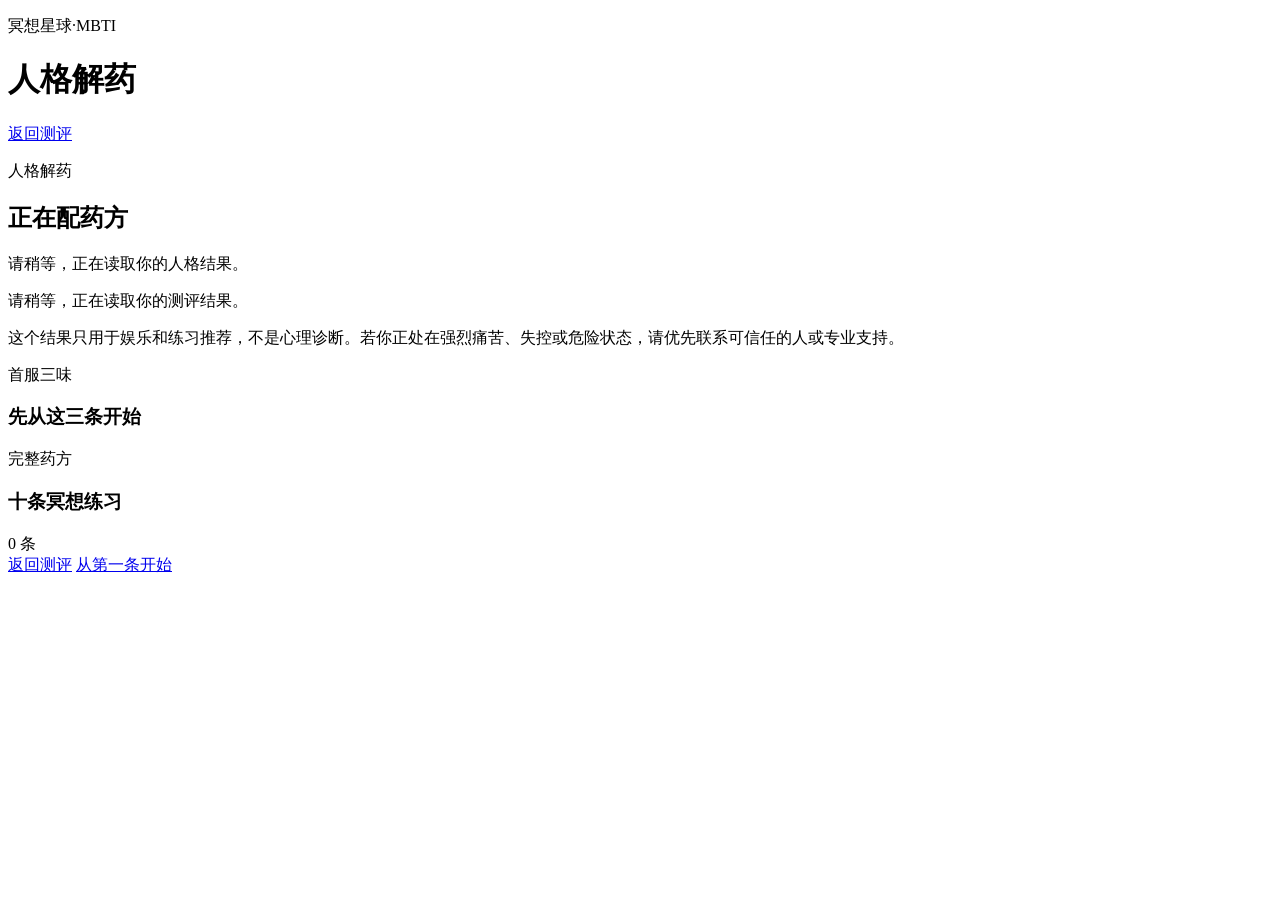
==== personality-antidote.html @ 982e72dc "冥想星球SBTI 1.0" ====
<!doctype html>
<html lang="zh-CN">
  <head>
    <meta charset="UTF-8" />
    <meta name="viewport" content="width=device-width, initial-scale=1.0" />
    <title>人生解药</title>
    <meta
      name="description"
      content="根据冥想星球·MBTI 人格结果展示对应的人生解药，提供 10 条左右冥想练习与跳转链接。"
    />
    <link rel="stylesheet" href="./assets/styles.css" />
  </head>
  <body>
    <main class="app-shell">
      <header class="topbar">
        <div>
          <p class="eyebrow">冥想星球·MBTI</p>
          <h1 id="pageTitle">人格解药</h1>
        </div>
        <a class="ghost-link" href="./index.html">返回测评</a>
      </header>

      <section class="surface prescription-page">
        <div class="prescription-hero">
          <p class="section-kicker">人格解药</p>
          <h2 id="prescriptionTitle">正在配药方</h2>
          <p class="prescription-name" id="prescriptionName">请稍等，正在读取你的人格结果。</p>
          <p id="prescriptionStatus">请稍等，正在读取你的测评结果。</p>
          <blockquote class="result-quote hidden" id="prescriptionIntro"></blockquote>
          <p class="prescription-meta" id="prescriptionDirection"></p>
          <p class="safety-note hidden" id="sensitiveNote">
            这个结果只用于娱乐和练习推荐，不是心理诊断。若你正处在强烈痛苦、失控或危险状态，请优先联系可信任的人或专业支持。
          </p>
        </div>

        <div class="prescription-panel">
          <div>
            <p class="section-kicker">首服三味</p>
            <h3>先从这三条开始</h3>
          </div>
          <div class="featured-practices" id="featuredPractices"></div>
        </div>

        <div class="prescription-panel">
          <div class="prescription-panel-head">
            <div>
              <p class="section-kicker">完整药方</p>
              <h3>十条冥想练习</h3>
            </div>
            <span id="practiceCount">0 条</span>
          </div>
          <div class="practice-list" id="practiceList"></div>
        </div>

        <div class="prescription-actions">
          <a class="ghost-link" href="./index.html">返回测评</a>
          <a class="primary-link" id="firstPracticeLink" href="./index.html">从第一条开始</a>
        </div>
      </section>
    </main>

    <script src="./assets/data/sbti-data.js"></script>
    <script src="./assets/data/antidote-data.js"></script>
    <script src="./assets/js/personality-antidote.js"></script>
  </body>
</html>
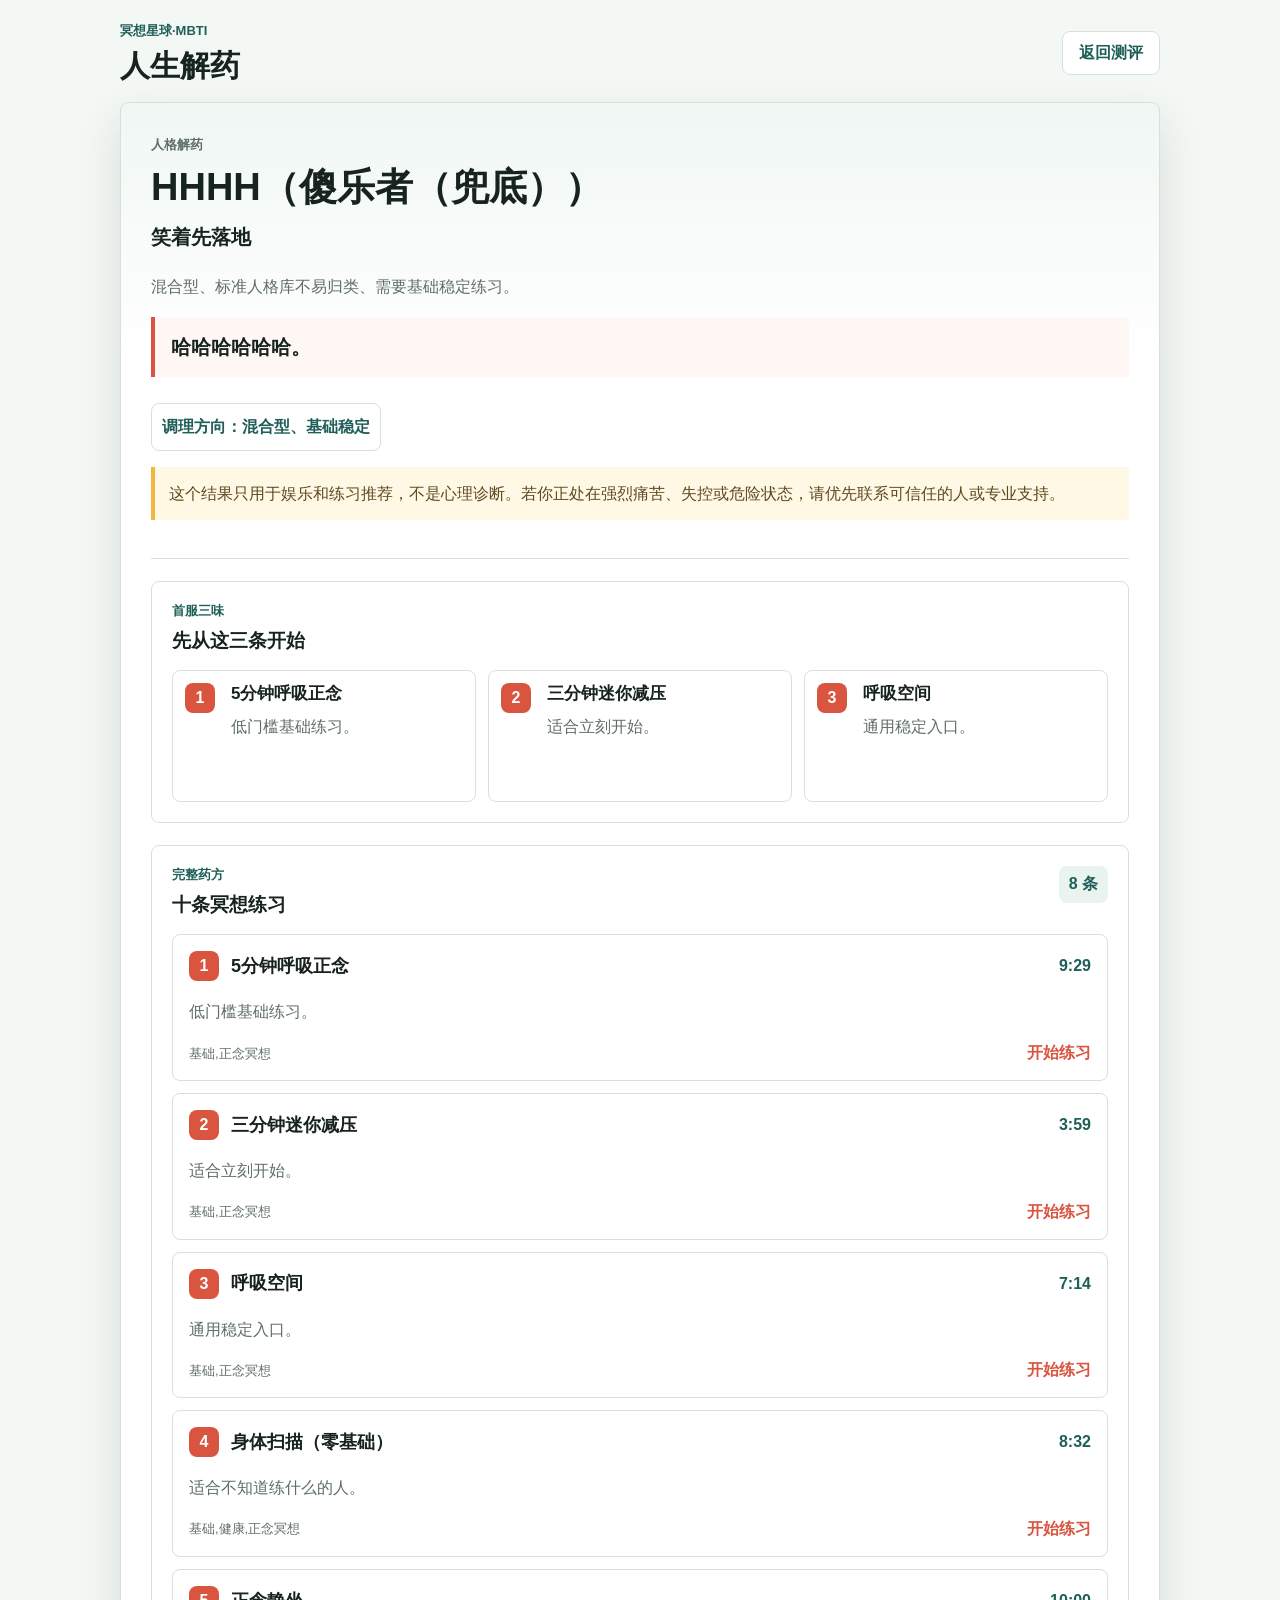
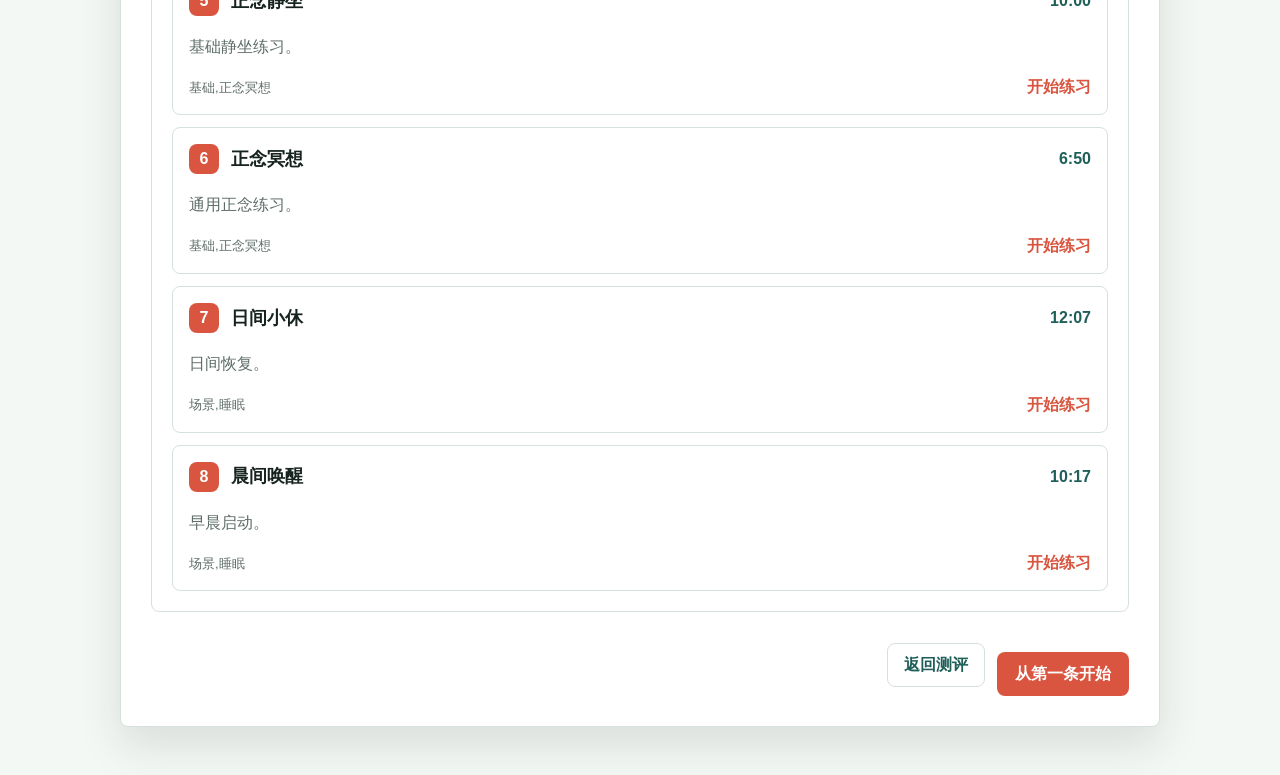
==== commit 0639ba5e: "feat: 修改内容" ====
--- a/personality-antidote.html
+++ b/personality-antidote.html
@@ -59,6 +59,8 @@
       </section>
     </main>
 
+    <script src="./assets/data/sbti-questions.js"></script>
+    <script src="./assets/data/sbti-results.js"></script>
     <script src="./assets/data/sbti-data.js"></script>
     <script src="./assets/data/antidote-data.js"></script>
     <script src="./assets/js/personality-antidote.js"></script>
--- a/assets/styles.css
+++ b/assets/styles.css
@@ -0,0 +1,601 @@
+:root {
+  --bg: #f4f8f5;
+  --surface: #ffffff;
+  --ink: #17231f;
+  --muted: #5e6d67;
+  --line: #d6e1db;
+  --green: #2f7d75;
+  --green-dark: #1f5f59;
+  --coral: #d9553f;
+  --yellow: #f3b63f;
+  --soft: #eaf4ef;
+  --shadow: 0 18px 44px rgba(23, 35, 31, 0.12);
+}
+
+* {
+  box-sizing: border-box;
+}
+
+html,
+body {
+  margin: 0;
+  min-height: 100%;
+}
+
+body {
+  font-family: -apple-system, BlinkMacSystemFont, "Segoe UI", "PingFang SC", "Microsoft YaHei", sans-serif;
+  background: var(--bg);
+  color: var(--ink);
+}
+
+button {
+  border: 0;
+  border-radius: 8px;
+  cursor: pointer;
+  font: inherit;
+  font-weight: 700;
+}
+
+a {
+  color: inherit;
+}
+
+button:disabled {
+  cursor: not-allowed;
+  opacity: 0.45;
+}
+
+.hidden {
+  display: none !important;
+}
+
+.app-shell {
+  width: min(1040px, calc(100% - 28px));
+  margin: 0 auto;
+  padding: 22px 0 48px;
+}
+
+.topbar {
+  display: flex;
+  justify-content: space-between;
+  align-items: center;
+  gap: 18px;
+  margin-bottom: 18px;
+}
+
+.topbar h1,
+.intro h2,
+.test h2,
+.result h2,
+.result h3 {
+  margin: 0;
+  letter-spacing: 0;
+}
+
+.topbar h1 {
+  font-size: 30px;
+  line-height: 1.2;
+}
+
+.section-kicker,
+.eyebrow {
+  margin: 0 0 8px;
+  color: var(--green-dark);
+  font-size: 13px;
+  font-weight: 800;
+}
+
+.surface {
+  background: var(--surface);
+  border: 1px solid var(--line);
+  border-radius: 8px;
+  box-shadow: var(--shadow);
+}
+
+.intro {
+  display: grid;
+  grid-template-columns: 1fr;
+  min-height: 420px;
+  overflow: hidden;
+}
+
+.intro-copy {
+  display: flex;
+  flex-direction: column;
+  justify-content: center;
+  padding: 44px;
+}
+
+.intro-copy h2 {
+  max-width: 620px;
+  font-size: 40px;
+  line-height: 1.18;
+}
+
+.intro-copy p {
+  max-width: 680px;
+  color: var(--muted);
+  font-size: 16px;
+  line-height: 1.8;
+}
+
+.intro-actions {
+  display: flex;
+  align-items: center;
+  flex-wrap: wrap;
+  gap: 14px;
+  margin-top: 26px;
+}
+
+.intro-actions span {
+  color: var(--muted);
+  font-size: 13px;
+}
+
+.primary-button {
+  background: var(--coral);
+  color: #fff;
+  padding: 13px 18px;
+}
+
+.secondary-button {
+  background: var(--green);
+  color: #fff;
+  padding: 13px 18px;
+}
+
+.ghost-button {
+  background: #fff;
+  color: var(--green-dark);
+  border: 1px solid var(--line);
+  padding: 12px 16px;
+}
+
+.ghost-link,
+.primary-link {
+  display: inline-flex;
+  align-items: center;
+  justify-content: center;
+  min-height: 44px;
+  border-radius: 8px;
+  font-weight: 800;
+  text-decoration: none;
+}
+
+.ghost-link {
+  padding: 0 16px;
+  border: 1px solid var(--line);
+  color: var(--green-dark);
+  background: #fff;
+}
+
+.primary-link {
+  width: fit-content;
+  margin-top: 18px;
+  padding: 0 18px;
+  color: #fff;
+  background: var(--coral);
+}
+
+.test,
+.result {
+  padding: 26px;
+}
+
+.test-head {
+  margin-bottom: 30px;
+}
+
+.test h2 {
+  font-size: 24px;
+  line-height: 1.55;
+  white-space: pre-wrap;
+  max-width: 820px;
+}
+
+.test-progress {
+  display: flex;
+  flex-direction: column;
+  align-items: flex-end;
+  gap: 12px;
+  width: min(320px, 34vw);
+  min-width: 220px;
+  margin-left: auto;
+  margin-bottom: 24px;
+}
+
+.progress-label {
+  white-space: nowrap;
+  color: var(--green-dark);
+  font-weight: 900;
+}
+
+.progress-track {
+  height: 10px;
+  width: 100%;
+  overflow: hidden;
+  border-radius: 8px;
+  background: #e4ece8;
+}
+
+.progress-track span {
+  display: block;
+  width: 0;
+  height: 100%;
+  border-radius: inherit;
+  background: var(--green);
+  transition: width 180ms ease;
+}
+
+.options {
+  display: grid;
+  gap: 12px;
+  margin-top: 14px;
+}
+
+.option-row {
+  display: grid;
+  grid-template-columns: 34px 1fr;
+  gap: 12px;
+  align-items: start;
+  padding: 16px;
+  border: 1px solid var(--line);
+  border-radius: 8px;
+  background: #fff;
+}
+
+.option-row input {
+  width: 20px;
+  height: 20px;
+  margin: 2px 0 0;
+  accent-color: var(--coral);
+}
+
+.option-label {
+  color: var(--ink);
+  font-size: 16px;
+  line-height: 1.65;
+}
+
+.option-code {
+  color: var(--coral);
+  font-weight: 900;
+  margin-right: 8px;
+}
+
+.test-actions,
+.result-actions {
+  display: flex;
+  flex-wrap: wrap;
+  gap: 12px;
+  margin-top: 22px;
+}
+
+.test-actions {
+  justify-content: center;
+}
+
+.result-actions {
+  justify-content: flex-end;
+}
+
+.result-top {
+  display: grid;
+  grid-template-columns: 1fr;
+  gap: 22px;
+  align-items: stretch;
+}
+
+.result-title {
+  display: flex;
+  flex-direction: column;
+  justify-content: center;
+  min-height: 180px;
+  padding: 20px 0 8px;
+}
+
+.result-title h2 {
+  font-size: 42px;
+  line-height: 1.18;
+}
+
+.match-badge {
+  display: inline-flex;
+  width: fit-content;
+  margin: 18px 0 0;
+  padding: 9px 12px;
+  border: 1px solid var(--line);
+  border-radius: 8px;
+  color: var(--green-dark);
+  background: var(--soft);
+  font-weight: 900;
+}
+
+.result-block {
+  margin-top: 24px;
+  padding-top: 22px;
+  border-top: 1px solid var(--line);
+}
+
+.result-block h3,
+.antidote-band h3 {
+  font-size: 22px;
+  line-height: 1.35;
+}
+
+.result-block p,
+.antidote-band p {
+  color: var(--muted);
+  font-size: 15px;
+  line-height: 1.9;
+}
+
+.result-quote {
+  margin: 0 0 22px;
+  padding: 14px 16px;
+  border-left: 4px solid var(--coral);
+  background: #fff7f3;
+  color: var(--ink);
+  font-size: 20px;
+  font-weight: 800;
+  line-height: 1.6;
+}
+
+.result-description {
+  margin: 0;
+  color: var(--ink) !important;
+  font-size: 16px !important;
+  line-height: 1.95 !important;
+  white-space: pre-wrap;
+}
+
+.safety-note {
+  padding: 12px 14px;
+  border-left: 4px solid var(--yellow);
+  background: #fff8e4;
+  color: #5f4920 !important;
+}
+
+.antidote-band {
+  margin-top: 24px;
+  padding: 22px;
+  border-radius: 8px;
+  background: #183b34;
+  color: #fff;
+}
+
+.antidote-band .section-kicker,
+.antidote-band p {
+  color: #d7ece4;
+}
+
+.prescription-page {
+  display: grid;
+  gap: 22px;
+  padding: 30px;
+  background:
+    linear-gradient(180deg, rgba(234, 244, 239, 0.72), rgba(255, 255, 255, 0) 260px),
+    #fff;
+}
+
+.prescription-hero {
+  padding-bottom: 22px;
+  border-bottom: 1px solid var(--line);
+}
+
+.prescription-hero h2,
+.prescription-panel h3 {
+  margin: 0;
+  letter-spacing: 0;
+}
+
+.prescription-hero h2 {
+  font-size: 38px;
+  line-height: 1.2;
+}
+
+.prescription-hero p,
+.practice-item p {
+  color: var(--muted);
+  line-height: 1.85;
+}
+
+.prescription-name {
+  margin: 8px 0 0;
+  color: var(--ink) !important;
+  font-size: 20px;
+  font-weight: 800;
+  line-height: 1.4;
+}
+
+.prescription-meta {
+  display: inline-flex;
+  margin: 4px 0 0;
+  padding: 8px 10px;
+  border: 1px solid var(--line);
+  border-radius: 8px;
+  background: #fff;
+  color: var(--green-dark) !important;
+  font-weight: 800;
+}
+
+.prescription-panel {
+  padding: 20px;
+  border: 1px solid var(--line);
+  border-radius: 8px;
+  background: rgba(255, 255, 255, 0.88);
+}
+
+.prescription-panel-head {
+  display: flex;
+  justify-content: space-between;
+  gap: 18px;
+  align-items: flex-start;
+  flex-wrap: wrap;
+}
+
+.prescription-panel-head span {
+  padding: 8px 10px;
+  border-radius: 8px;
+  background: var(--soft);
+  color: var(--green-dark);
+  font-weight: 900;
+}
+
+.featured-practices {
+  display: grid;
+  grid-template-columns: repeat(3, minmax(0, 1fr));
+  gap: 12px;
+  margin-top: 16px;
+}
+
+.featured-practice {
+  display: grid;
+  grid-template-columns: 34px 1fr;
+  gap: 12px;
+  min-height: 132px;
+  border: 1px solid var(--line);
+  border-radius: 8px;
+  padding: 12px;
+  background: #fff;
+  text-decoration: none;
+}
+
+.featured-practice strong,
+.featured-practice em {
+  display: block;
+}
+
+.featured-practice strong {
+  font-size: 17px;
+  line-height: 1.35;
+}
+
+.featured-practice em {
+  margin-top: 8px;
+  color: var(--muted);
+  font-style: normal;
+  line-height: 1.65;
+}
+
+.practice-list {
+  display: grid;
+  gap: 12px;
+  margin-top: 16px;
+}
+
+.practice-item {
+  padding: 16px;
+  border: 1px solid var(--line);
+  border-radius: 8px;
+  background: #fff;
+}
+
+.practice-title-row {
+  display: flex;
+  align-items: center;
+  gap: 12px;
+  flex-wrap: wrap;
+}
+
+.practice-title-row h4 {
+  flex: 1;
+  min-width: 180px;
+  margin: 0;
+  font-size: 18px;
+  line-height: 1.35;
+}
+
+.practice-order {
+  display: inline-flex;
+  align-items: center;
+  justify-content: center;
+  width: 30px;
+  height: 30px;
+  border-radius: 8px;
+  background: var(--coral);
+  color: #fff;
+  font-weight: 900;
+}
+
+.practice-duration {
+  color: var(--green-dark);
+  font-weight: 900;
+}
+
+.practice-foot,
+.prescription-actions {
+  display: flex;
+  justify-content: space-between;
+  gap: 12px;
+  align-items: center;
+  flex-wrap: wrap;
+}
+
+.practice-foot span {
+  color: var(--muted);
+  font-size: 13px;
+}
+
+.practice-foot a {
+  color: var(--coral);
+  font-weight: 900;
+  text-decoration: none;
+}
+
+.prescription-actions {
+  justify-content: flex-end;
+}
+
+@media (max-width: 760px) {
+  .app-shell {
+    width: min(100% - 20px, 1040px);
+    padding-top: 14px;
+  }
+
+  .topbar {
+    align-items: flex-start;
+  }
+
+  .topbar h1 {
+    font-size: 24px;
+  }
+
+  .intro,
+  .result-top,
+  .featured-practices {
+    grid-template-columns: 1fr;
+  }
+
+  .intro-copy,
+  .prescription-page,
+  .test,
+  .result {
+    padding: 18px;
+  }
+
+  .intro-copy h2,
+  .result-title h2,
+  .prescription-hero h2 {
+    font-size: 28px;
+  }
+
+  .test h2 {
+    font-size: 20px;
+  }
+
+  .test-head {
+    margin-bottom: 26px;
+  }
+
+  .test-progress {
+    align-items: stretch;
+    width: 100%;
+    min-width: 0;
+    margin-bottom: 20px;
+  }
+
+  .options {
+    margin-top: 18px;
+  }
+}
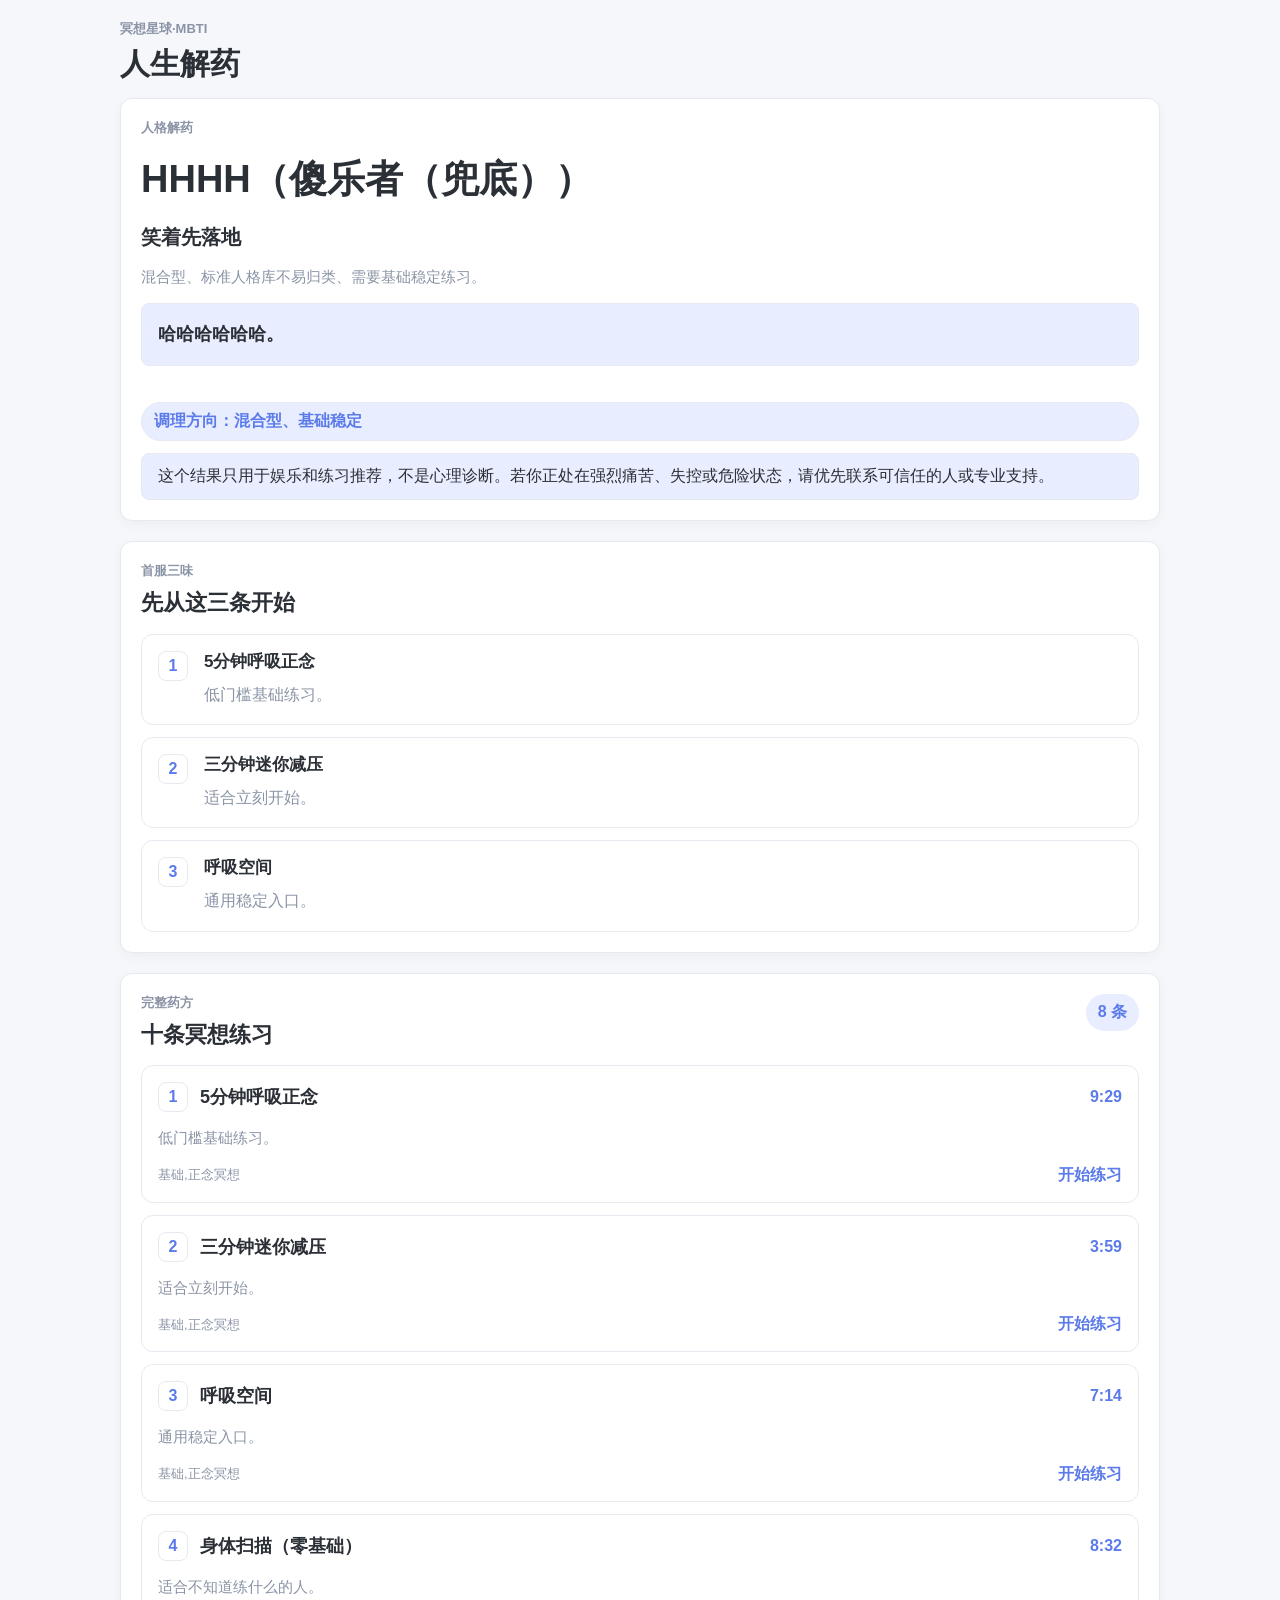
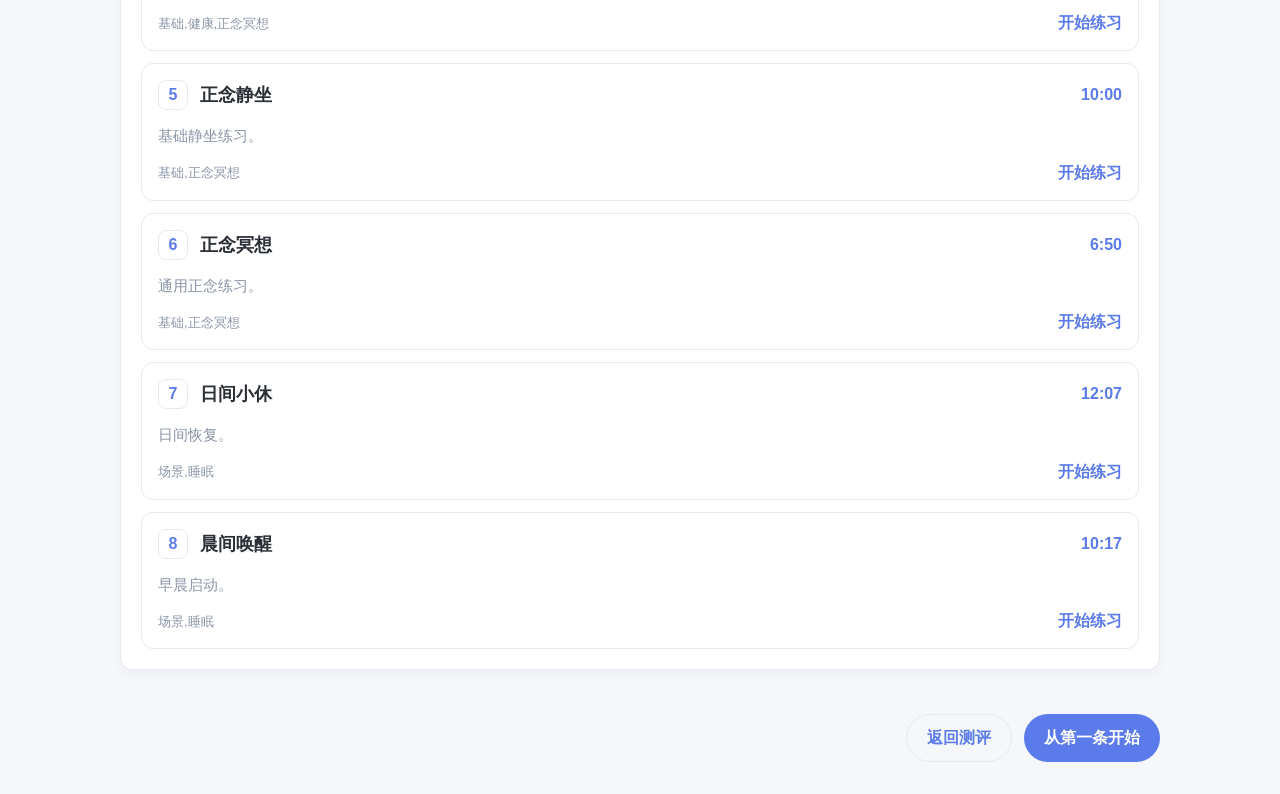
==== commit c645abb3: "根据品牌UI规范，修改样式" ====
--- a/personality-antidote.html
+++ b/personality-antidote.html
@@ -17,15 +17,14 @@
           <p class="eyebrow">冥想星球·MBTI</p>
           <h1 id="pageTitle">人格解药</h1>
         </div>
-        <a class="ghost-link" href="./index.html">返回测评</a>
       </header>
 
-      <section class="surface prescription-page">
-        <div class="prescription-hero">
+      <section class="prescription-page">
+        <div class="card prescription-card prescription-card--overview">
           <p class="section-kicker">人格解药</p>
           <h2 id="prescriptionTitle">正在配药方</h2>
           <p class="prescription-name" id="prescriptionName">请稍等，正在读取你的人格结果。</p>
-          <p id="prescriptionStatus">请稍等，正在读取你的测评结果。</p>
+          <p class="prescription-status" id="prescriptionStatus">请稍等，正在读取你的测评结果。</p>
           <blockquote class="result-quote hidden" id="prescriptionIntro"></blockquote>
           <p class="prescription-meta" id="prescriptionDirection"></p>
           <p class="safety-note hidden" id="sensitiveNote">
@@ -33,7 +32,7 @@
           </p>
         </div>
 
-        <div class="prescription-panel">
+        <div class="card prescription-card prescription-card--featured">
           <div>
             <p class="section-kicker">首服三味</p>
             <h3>先从这三条开始</h3>
@@ -41,7 +40,7 @@
           <div class="featured-practices" id="featuredPractices"></div>
         </div>
 
-        <div class="prescription-panel">
+        <div class="card prescription-card prescription-card--full">
           <div class="prescription-panel-head">
             <div>
               <p class="section-kicker">完整药方</p>
@@ -53,8 +52,8 @@
         </div>
 
         <div class="prescription-actions">
-          <a class="ghost-link" href="./index.html">返回测评</a>
-          <a class="primary-link" id="firstPracticeLink" href="./index.html">从第一条开始</a>
+          <a class="button-ghost" href="./index.html">返回测评</a>
+          <a class="button-primary" id="firstPracticeLink" href="./index.html">从第一条开始</a>
         </div>
       </section>
     </main>
--- a/assets/styles.css
+++ b/assets/styles.css
@@ -1,15 +1,25 @@
 :root {
-  --bg: #f4f8f5;
-  --surface: #ffffff;
-  --ink: #17231f;
-  --muted: #5e6d67;
-  --line: #d6e1db;
-  --green: #2f7d75;
-  --green-dark: #1f5f59;
-  --coral: #d9553f;
-  --yellow: #f3b63f;
-  --soft: #eaf4ef;
-  --shadow: 0 18px 44px rgba(23, 35, 31, 0.12);
+  --color-bg: #f5f7fa;
+  --color-surface: #ffffff;
+  --color-text-primary: #2b2f36;
+  --color-text-secondary: #8a94a6;
+  --color-text-disabled: #c0c6d4;
+  --color-primary: #5b7bea;
+  --color-primary-light: #e8edff;
+  --color-border: #e6eaf0;
+  --color-fill-light: #f2f4f8;
+  --color-success: #6fcf97;
+  --space-4: 4px;
+  --space-8: 8px;
+  --space-12: 12px;
+  --space-16: 16px;
+  --space-20: 20px;
+  --space-24: 24px;
+  --space-32: 32px;
+  --radius-sm: 8px;
+  --radius-md: 12px;
+  --radius-lg: 24px;
+  --shadow-soft: 0 4px 12px rgba(0, 0, 0, 0.04);
 }
 
 * {
@@ -24,16 +34,17 @@
 
 body {
   font-family: -apple-system, BlinkMacSystemFont, "Segoe UI", "PingFang SC", "Microsoft YaHei", sans-serif;
-  background: var(--bg);
-  color: var(--ink);
+  background: var(--color-bg);
+  color: var(--color-text-primary);
+}
+
+button,
+a {
+  font: inherit;
 }
 
 button {
-  border: 0;
-  border-radius: 8px;
   cursor: pointer;
-  font: inherit;
-  font-weight: 700;
 }
 
 a {
@@ -43,6 +54,7 @@
 button:disabled {
   cursor: not-allowed;
   opacity: 0.45;
+  color: var(--color-text-disabled);
 }
 
 .hidden {
@@ -52,22 +64,26 @@
 .app-shell {
   width: min(1040px, calc(100% - 28px));
   margin: 0 auto;
-  padding: 22px 0 48px;
+  padding: var(--space-20) 0 var(--space-32);
 }
 
 .topbar {
   display: flex;
   justify-content: space-between;
   align-items: center;
-  gap: 18px;
-  margin-bottom: 18px;
+  gap: var(--space-16);
+  margin-bottom: var(--space-16);
 }
 
 .topbar h1,
 .intro h2,
 .test h2,
 .result h2,
-.result h3 {
+.result h3,
+.prescription-card h2,
+.prescription-card h3,
+.prescription-hero h2,
+.prescription-panel h3 {
   margin: 0;
   letter-spacing: 0;
 }
@@ -79,22 +95,93 @@
 
 .section-kicker,
 .eyebrow {
-  margin: 0 0 8px;
-  color: var(--green-dark);
+  margin: 0 0 var(--space-8);
+  color: var(--color-text-secondary);
   font-size: 13px;
-  font-weight: 800;
-}
-
-.surface {
-  background: var(--surface);
-  border: 1px solid var(--line);
-  border-radius: 8px;
-  box-shadow: var(--shadow);
-}
-
-.intro {
-  display: grid;
-  grid-template-columns: 1fr;
+  font-weight: 700;
+}
+
+.card,
+.surface,
+.prescription-panel,
+.featured-practice,
+.practice-item {
+  background: var(--color-surface);
+  border: 1px solid var(--color-border);
+  border-radius: var(--radius-md);
+  box-shadow: var(--shadow-soft);
+}
+
+.button-primary,
+.primary-button,
+.primary-link {
+  display: inline-flex;
+  align-items: center;
+  justify-content: center;
+  min-height: 48px;
+  padding: 0 var(--space-20);
+  border: none;
+  border-radius: var(--radius-lg);
+  background: var(--color-primary);
+  color: var(--color-surface);
+  font-weight: 700;
+  text-decoration: none;
+}
+
+.button-secondary,
+.secondary-button {
+  display: inline-flex;
+  align-items: center;
+  justify-content: center;
+  min-height: 48px;
+  padding: 0 var(--space-20);
+  border: 1px solid transparent;
+  border-radius: var(--radius-lg);
+  background: var(--color-primary-light);
+  color: var(--color-primary);
+  font-weight: 700;
+}
+
+.button-ghost,
+.ghost-button,
+.ghost-link {
+  display: inline-flex;
+  align-items: center;
+  justify-content: center;
+  min-height: 48px;
+  padding: 0 var(--space-20);
+  border: 1px solid var(--color-border);
+  border-radius: var(--radius-lg);
+  background: transparent;
+  color: var(--color-primary);
+  font-weight: 700;
+  text-decoration: none;
+}
+
+.progress,
+.progress-label {
+  color: var(--color-primary);
+  font-weight: 600;
+}
+
+.result-highlight {
+  font-size: 28px;
+  line-height: 1.25;
+  color: var(--color-primary);
+  text-align: center;
+}
+
+.intro,
+.test,
+.result {
+  padding: var(--space-24);
+}
+
+.intro-screen {
+  display: block;
+}
+
+.intro-card {
   min-height: 420px;
   overflow: hidden;
 }
@@ -103,119 +190,72 @@
   display: flex;
   flex-direction: column;
   justify-content: center;
-  padding: 44px;
+  gap: var(--space-16);
+  min-height: 420px;
+  padding: var(--space-32);
 }
 
 .intro-copy h2 {
-  max-width: 620px;
-  font-size: 40px;
-  line-height: 1.18;
+  max-width: 560px;
+  font-size: 32px;
+  line-height: 1.3;
 }
 
 .intro-copy p {
   max-width: 680px;
-  color: var(--muted);
+  margin: 0;
+  color: var(--color-text-secondary);
   font-size: 16px;
   line-height: 1.8;
 }
 
+.intro-summary {
+  max-width: 560px;
+}
+
+.intro-note {
+  max-width: 520px;
+  font-size: 14px;
+}
+
 .intro-actions {
   display: flex;
   align-items: center;
-  flex-wrap: wrap;
-  gap: 14px;
-  margin-top: 26px;
-}
-
-.intro-actions span {
-  color: var(--muted);
-  font-size: 13px;
-}
-
-.primary-button {
-  background: var(--coral);
-  color: #fff;
-  padding: 13px 18px;
-}
-
-.secondary-button {
-  background: var(--green);
-  color: #fff;
-  padding: 13px 18px;
-}
-
-.ghost-button {
-  background: #fff;
-  color: var(--green-dark);
-  border: 1px solid var(--line);
-  padding: 12px 16px;
-}
-
-.ghost-link,
-.primary-link {
-  display: inline-flex;
-  align-items: center;
-  justify-content: center;
-  min-height: 44px;
-  border-radius: 8px;
-  font-weight: 800;
-  text-decoration: none;
-}
-
-.ghost-link {
-  padding: 0 16px;
-  border: 1px solid var(--line);
-  color: var(--green-dark);
-  background: #fff;
-}
-
-.primary-link {
-  width: fit-content;
-  margin-top: 18px;
-  padding: 0 18px;
-  color: #fff;
-  background: var(--coral);
-}
-
-.test,
-.result {
-  padding: 26px;
+  margin-top: auto;
+  padding-top: var(--space-12);
 }
 
 .test-head {
-  margin-bottom: 30px;
+  margin-bottom: var(--space-24);
 }
 
 .test h2 {
+  max-width: 820px;
   font-size: 24px;
   line-height: 1.55;
   white-space: pre-wrap;
-  max-width: 820px;
 }
 
 .test-progress {
   display: flex;
   flex-direction: column;
-  align-items: flex-end;
-  gap: 12px;
-  width: min(320px, 34vw);
-  min-width: 220px;
-  margin-left: auto;
-  margin-bottom: 24px;
-}
-
-.progress-label {
-  white-space: nowrap;
-  color: var(--green-dark);
-  font-weight: 900;
+  align-items: flex-start;
+  gap: var(--space-8);
+  width: 100%;
+  min-width: 0;
+  margin-bottom: var(--space-20);
+}
+
+.test-card {
+  padding: var(--space-24);
 }
 
 .progress-track {
-  height: 10px;
-  width: 100%;
+  height: 8px;
+  width: min(320px, 100%);
   overflow: hidden;
-  border-radius: 8px;
-  background: #e4ece8;
+  border-radius: var(--radius-sm);
+  background: var(--color-fill-light);
 }
 
 .progress-track span {
@@ -223,278 +263,288 @@
   width: 0;
   height: 100%;
   border-radius: inherit;
-  background: var(--green);
+  background: var(--color-primary);
   transition: width 180ms ease;
 }
 
 .options {
   display: grid;
-  gap: 12px;
-  margin-top: 14px;
-}
-
+  gap: var(--space-12);
+  margin-top: var(--space-12);
+}
+
+.option,
 .option-row {
   display: grid;
   grid-template-columns: 34px 1fr;
-  gap: 12px;
+  gap: var(--space-12);
   align-items: start;
-  padding: 16px;
-  border: 1px solid var(--line);
-  border-radius: 8px;
-  background: #fff;
-}
-
+  min-height: 48px;
+  padding: var(--space-16);
+  border: 1px solid var(--color-border);
+  border-radius: var(--radius-lg);
+  background: var(--color-fill-light);
+}
+
+.option.selected,
+.option-row.selected {
+  border: 2px solid var(--color-primary);
+  background: var(--color-surface);
+  color: var(--color-primary);
+}
+
+.option {
+  cursor: pointer;
+}
+
+.option input,
 .option-row input {
   width: 20px;
   height: 20px;
   margin: 2px 0 0;
-  accent-color: var(--coral);
+  accent-color: var(--color-primary);
 }
 
 .option-label {
-  color: var(--ink);
+  color: var(--color-text-primary);
   font-size: 16px;
   line-height: 1.65;
 }
 
 .option-code {
-  color: var(--coral);
-  font-weight: 900;
-  margin-right: 8px;
+  color: var(--color-primary);
+  font-weight: 700;
+  margin-right: var(--space-8);
 }
 
 .test-actions,
-.result-actions {
+.result-actions,
+.prescription-actions {
   display: flex;
   flex-wrap: wrap;
-  gap: 12px;
-  margin-top: 22px;
+  gap: var(--space-12);
+  align-items: center;
+  margin-top: var(--space-24);
 }
 
 .test-actions {
+  justify-content: flex-end;
+}
+
+.result-actions,
+.prescription-actions {
+  justify-content: flex-end;
+}
+
+.result {
+  display: grid;
+  gap: var(--space-16);
+  padding: 0;
+}
+
+.result-card {
+  padding: var(--space-20);
+}
+
+.result-card--highlight {
+  display: flex;
+  flex-direction: column;
+  align-items: center;
   justify-content: center;
-}
-
-.result-actions {
-  justify-content: flex-end;
-}
-
-.result-top {
-  display: grid;
-  grid-template-columns: 1fr;
-  gap: 22px;
-  align-items: stretch;
-}
-
-.result-title {
-  display: flex;
-  flex-direction: column;
+  gap: var(--space-12);
+  min-height: 180px;
+  text-align: center;
+}
+
+.result-match {
+  display: inline-flex;
+  align-items: center;
   justify-content: center;
-  min-height: 180px;
-  padding: 20px 0 8px;
-}
-
-.result-title h2 {
-  font-size: 42px;
-  line-height: 1.18;
-}
-
-.match-badge {
-  display: inline-flex;
-  width: fit-content;
-  margin: 18px 0 0;
-  padding: 9px 12px;
-  border: 1px solid var(--line);
-  border-radius: 8px;
-  color: var(--green-dark);
-  background: var(--soft);
-  font-weight: 900;
-}
-
-.result-block {
-  margin-top: 24px;
-  padding-top: 22px;
-  border-top: 1px solid var(--line);
-}
-
-.result-block h3,
-.antidote-band h3 {
+  min-height: 36px;
+  margin: 0;
+  padding: 0 var(--space-12);
+  border: 1px solid var(--color-border);
+  border-radius: var(--radius-lg);
+  background: var(--color-primary-light);
+  color: var(--color-primary);
+  font-weight: 700;
+}
+
+.result-card--detail,
+.result-card--antidote {
+  display: grid;
+  gap: var(--space-12);
+}
+
+.result-card--antidote h3 {
+  margin: 0;
   font-size: 22px;
   line-height: 1.35;
 }
 
-.result-block p,
-.antidote-band p {
-  color: var(--muted);
+.result-card--antidote p {
+  margin: 0;
+  color: var(--color-text-secondary);
   font-size: 15px;
   line-height: 1.9;
 }
 
+.result-card--detail p,
+.prescription-hero p,
+.practice-item p {
+  color: var(--color-text-secondary);
+  font-size: 15px;
+  line-height: 1.9;
+}
+
 .result-quote {
-  margin: 0 0 22px;
-  padding: 14px 16px;
-  border-left: 4px solid var(--coral);
-  background: #fff7f3;
-  color: var(--ink);
-  font-size: 20px;
-  font-weight: 800;
+  margin: 0 0 var(--space-20);
+  padding: var(--space-16);
+  border: 1px solid var(--color-border);
+  border-radius: var(--radius-sm);
+  background: var(--color-primary-light);
+  color: var(--color-text-primary);
+  font-size: 18px;
+  font-weight: 700;
   line-height: 1.6;
 }
 
 .result-description {
   margin: 0;
-  color: var(--ink) !important;
+  color: var(--color-text-primary) !important;
   font-size: 16px !important;
   line-height: 1.95 !important;
   white-space: pre-wrap;
 }
 
 .safety-note {
-  padding: 12px 14px;
-  border-left: 4px solid var(--yellow);
-  background: #fff8e4;
-  color: #5f4920 !important;
-}
-
-.antidote-band {
-  margin-top: 24px;
-  padding: 22px;
-  border-radius: 8px;
-  background: #183b34;
-  color: #fff;
-}
-
-.antidote-band .section-kicker,
-.antidote-band p {
-  color: #d7ece4;
+  padding: var(--space-12) var(--space-16);
+  margin: 0;
+  border: 1px solid var(--color-border);
+  border-radius: var(--radius-sm);
+  background: var(--color-primary-light);
+  color: var(--color-text-primary) !important;
 }
 
 .prescription-page {
   display: grid;
-  gap: 22px;
-  padding: 30px;
-  background:
-    linear-gradient(180deg, rgba(234, 244, 239, 0.72), rgba(255, 255, 255, 0) 260px),
-    #fff;
-}
-
-.prescription-hero {
-  padding-bottom: 22px;
-  border-bottom: 1px solid var(--line);
-}
-
-.prescription-hero h2,
-.prescription-panel h3 {
-  margin: 0;
-  letter-spacing: 0;
-}
-
-.prescription-hero h2 {
+  gap: var(--space-20);
+}
+
+.prescription-card {
+  padding: var(--space-20);
+}
+
+.prescription-card--overview {
+  display: grid;
+  gap: var(--space-12);
+}
+
+.prescription-card h2 {
   font-size: 38px;
   line-height: 1.2;
 }
 
-.prescription-hero p,
-.practice-item p {
-  color: var(--muted);
-  line-height: 1.85;
+.prescription-card h3 {
+  font-size: 22px;
+  line-height: 1.35;
 }
 
 .prescription-name {
-  margin: 8px 0 0;
-  color: var(--ink) !important;
+  margin: var(--space-8) 0 0;
+  color: var(--color-text-primary) !important;
   font-size: 20px;
-  font-weight: 800;
+  font-weight: 700;
   line-height: 1.4;
+}
+
+.prescription-status {
+  margin: 0;
+  color: var(--color-text-secondary);
+  font-size: 15px;
+  line-height: 1.9;
 }
 
 .prescription-meta {
   display: inline-flex;
-  margin: 4px 0 0;
-  padding: 8px 10px;
-  border: 1px solid var(--line);
-  border-radius: 8px;
-  background: #fff;
-  color: var(--green-dark) !important;
-  font-weight: 800;
-}
-
-.prescription-panel {
-  padding: 20px;
-  border: 1px solid var(--line);
-  border-radius: 8px;
-  background: rgba(255, 255, 255, 0.88);
+  margin: var(--space-4) 0 0;
+  padding: var(--space-8) var(--space-12);
+  border: 1px solid var(--color-border);
+  border-radius: var(--radius-lg);
+  background: var(--color-primary-light);
+  color: var(--color-primary) !important;
+  font-weight: 700;
 }
 
 .prescription-panel-head {
   display: flex;
   justify-content: space-between;
-  gap: 18px;
+  gap: var(--space-16);
   align-items: flex-start;
   flex-wrap: wrap;
 }
 
 .prescription-panel-head span {
-  padding: 8px 10px;
-  border-radius: 8px;
-  background: var(--soft);
-  color: var(--green-dark);
-  font-weight: 900;
+  padding: var(--space-8) var(--space-12);
+  border-radius: var(--radius-lg);
+  background: var(--color-primary-light);
+  color: var(--color-primary);
+  font-weight: 700;
 }
 
 .featured-practices {
   display: grid;
-  grid-template-columns: repeat(3, minmax(0, 1fr));
-  gap: 12px;
-  margin-top: 16px;
-}
-
-.featured-practice {
+  gap: var(--space-12);
+  margin-top: var(--space-16);
+}
+
+.practice-card {
+  box-shadow: none;
+}
+
+.practice-card--featured {
   display: grid;
   grid-template-columns: 34px 1fr;
-  gap: 12px;
-  min-height: 132px;
-  border: 1px solid var(--line);
-  border-radius: 8px;
-  padding: 12px;
-  background: #fff;
+  gap: var(--space-12);
+  align-items: start;
+  min-height: 0;
+  padding: var(--space-16);
   text-decoration: none;
 }
 
-.featured-practice strong,
-.featured-practice em {
+.practice-copy strong,
+.practice-copy em {
   display: block;
 }
 
-.featured-practice strong {
+.practice-copy strong {
   font-size: 17px;
   line-height: 1.35;
 }
 
-.featured-practice em {
-  margin-top: 8px;
-  color: var(--muted);
+.practice-copy em {
+  margin-top: var(--space-8);
+  color: var(--color-text-secondary);
   font-style: normal;
   line-height: 1.65;
 }
 
 .practice-list {
   display: grid;
-  gap: 12px;
-  margin-top: 16px;
-}
-
-.practice-item {
-  padding: 16px;
-  border: 1px solid var(--line);
-  border-radius: 8px;
-  background: #fff;
+  gap: var(--space-12);
+  margin-top: var(--space-16);
+}
+
+.practice-card--detail {
+  display: grid;
+  gap: var(--space-12);
+  padding: var(--space-16);
 }
 
 .practice-title-row {
   display: flex;
   align-items: center;
-  gap: 12px;
+  gap: var(--space-12);
   flex-wrap: wrap;
 }
 
@@ -512,45 +562,48 @@
   justify-content: center;
   width: 30px;
   height: 30px;
-  border-radius: 8px;
-  background: var(--coral);
-  color: #fff;
-  font-weight: 900;
+  border-radius: var(--radius-sm);
+  border: 1px solid var(--color-border);
+  background: var(--color-surface);
+  color: var(--color-primary);
+  font-weight: 700;
 }
 
 .practice-duration {
-  color: var(--green-dark);
-  font-weight: 900;
-}
-
-.practice-foot,
-.prescription-actions {
+  color: var(--color-primary);
+  font-weight: 700;
+}
+
+.practice-card--detail p {
+  margin: 0;
+  color: var(--color-text-secondary);
+  font-size: 15px;
+  line-height: 1.9;
+}
+
+.practice-foot {
   display: flex;
   justify-content: space-between;
-  gap: 12px;
+  gap: var(--space-12);
   align-items: center;
   flex-wrap: wrap;
 }
 
 .practice-foot span {
-  color: var(--muted);
+  color: var(--color-text-secondary);
   font-size: 13px;
 }
 
 .practice-foot a {
-  color: var(--coral);
-  font-weight: 900;
+  color: var(--color-primary);
+  font-weight: 700;
   text-decoration: none;
-}
-
-.prescription-actions {
-  justify-content: flex-end;
 }
 
 @media (max-width: 760px) {
   .app-shell {
     width: min(100% - 20px, 1040px);
-    padding-top: 14px;
+    padding-top: var(--space-12);
   }
 
   .topbar {
@@ -561,23 +614,24 @@
     font-size: 24px;
   }
 
-  .intro,
-  .result-top,
-  .featured-practices {
-    grid-template-columns: 1fr;
-  }
-
   .intro-copy,
-  .prescription-page,
   .test,
   .result {
-    padding: 18px;
+    padding: var(--space-16);
+  }
+
+  .prescription-card {
+    padding: var(--space-16);
   }
 
   .intro-copy h2,
-  .result-title h2,
-  .prescription-hero h2 {
+  .prescription-card h2 {
     font-size: 28px;
+  }
+
+  .intro-card,
+  .intro-copy {
+    min-height: auto;
   }
 
   .test h2 {
@@ -585,17 +639,22 @@
   }
 
   .test-head {
-    margin-bottom: 26px;
+    margin-bottom: var(--space-20);
   }
 
   .test-progress {
     align-items: stretch;
     width: 100%;
     min-width: 0;
-    margin-bottom: 20px;
-  }
-
-  .options {
-    margin-top: 18px;
-  }
-}
+    margin-bottom: var(--space-16);
+  }
+
+  .test-card {
+    padding: var(--space-16);
+  }
+
+  .progress-track {
+    width: 100%;
+  }
+
+}
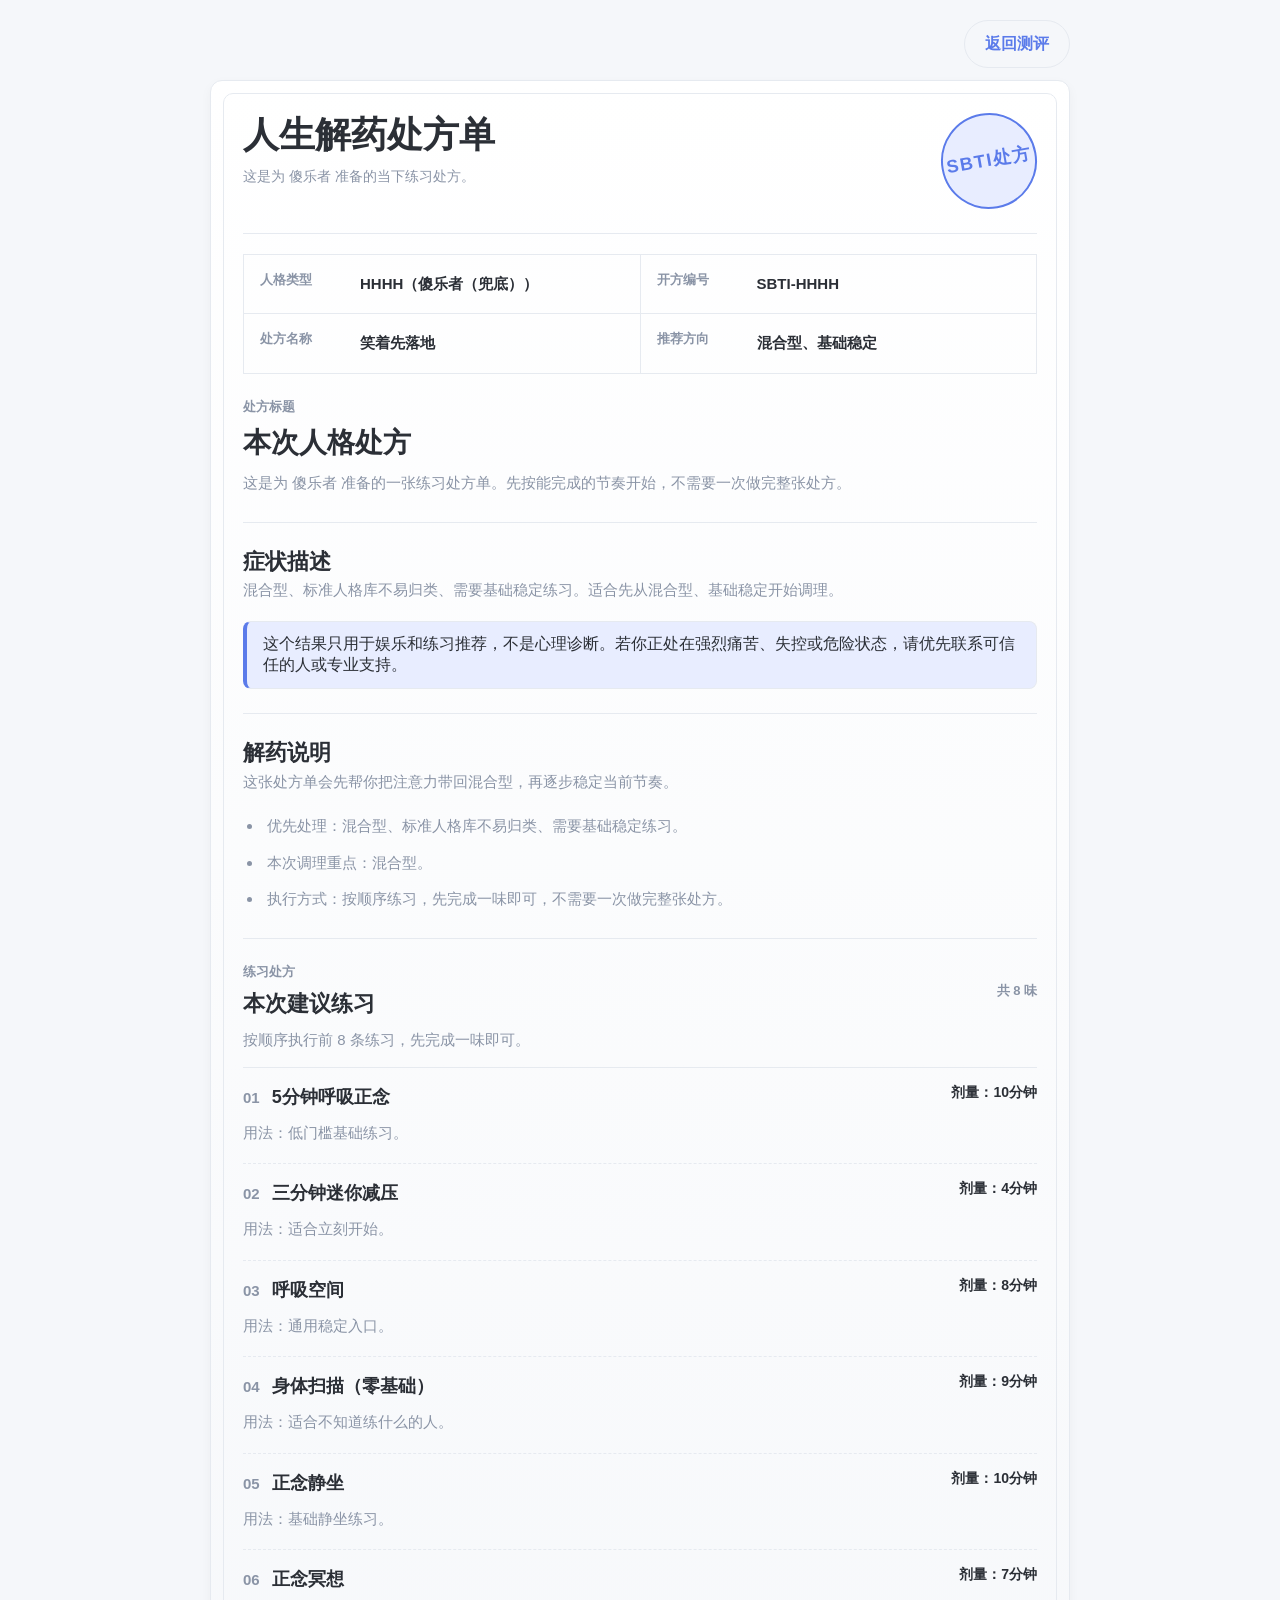
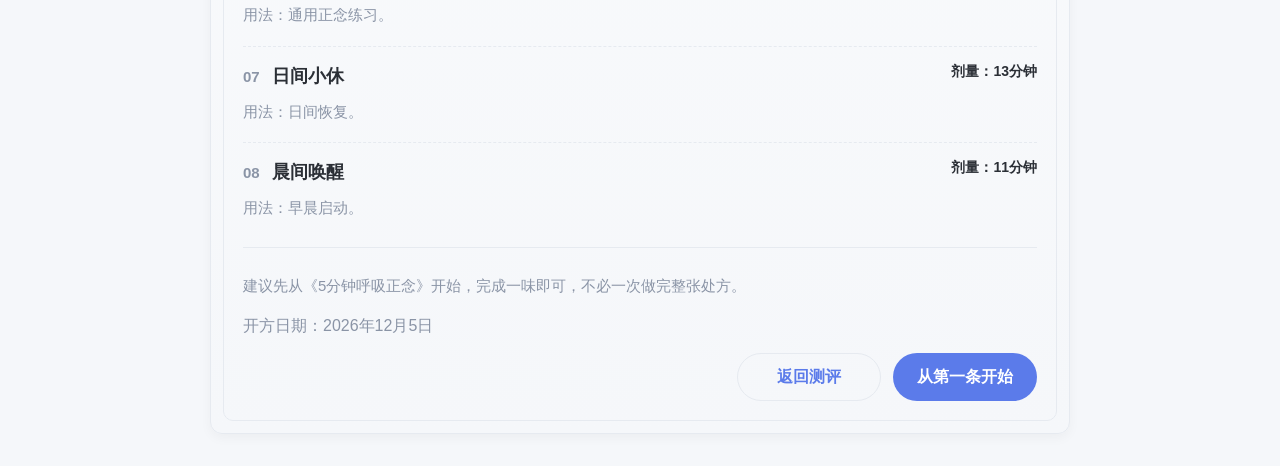
==== commit cb0b013b: "调整人生解药页面布局和样式" ====
--- a/personality-antidote.html
+++ b/personality-antidote.html
@@ -12,49 +12,78 @@
   </head>
   <body>
     <main class="app-shell">
-      <header class="topbar">
-        <div>
-          <p class="eyebrow">冥想星球·MBTI</p>
-          <h1 id="pageTitle">人格解药</h1>
-        </div>
-      </header>
+      <div class="sheet-nav">
+        <a class="button-ghost" href="./index.html">返回测评</a>
+      </div>
 
-      <section class="prescription-page">
-        <div class="card prescription-card prescription-card--overview">
-          <p class="section-kicker">人格解药</p>
-          <h2 id="prescriptionTitle">正在配药方</h2>
-          <p class="prescription-name" id="prescriptionName">请稍等，正在读取你的人格结果。</p>
-          <p class="prescription-status" id="prescriptionStatus">请稍等，正在读取你的测评结果。</p>
-          <blockquote class="result-quote hidden" id="prescriptionIntro"></blockquote>
-          <p class="prescription-meta" id="prescriptionDirection"></p>
+      <section class="surface prescription-sheet">
+        <header class="sheet-head">
+          <div class="clinic-copy">
+            <h1 id="pageTitle">人生解药处方单</h1>
+            <p class="clinic-note" id="clinicSubtitle">根据你当前的人格状态生成的练习处方。</p>
+          </div>
+          <div class="diagnosis-stamp" aria-hidden="true">SBTI处方</div>
+        </header>
+
+        <section class="patient-grid" aria-label="人格档案">
+          <div class="info-row">
+            <span class="info-label">人格类型</span>
+            <strong class="info-value" id="prescriptionTitle">正在读取人格结果。</strong>
+          </div>
+          <div class="info-row">
+            <span class="info-label">开方编号</span>
+            <strong class="info-value" id="prescriptionCode">SBTI</strong>
+          </div>
+          <div class="info-row">
+            <span class="info-label">处方名称</span>
+            <strong class="info-value" id="prescriptionName">正在配药方</strong>
+          </div>
+          <div class="info-row">
+            <span class="info-label">推荐方向</span>
+            <strong class="info-value" id="prescriptionDirection">调理方向读取中</strong>
+          </div>
+        </section>
+
+        <section class="sheet-section">
+          <p class="section-kicker">处方标题</p>
+          <h2 class="prescription-name">本次人格处方</h2>
+          <p class="prescription-summary" id="prescriptionSummary">请稍等，正在读取你的测评结果。</p>
+        </section>
+
+        <section class="sheet-section">
+          <h3 class="sheet-title">症状描述</h3>
+          <p class="sheet-paragraph" id="symptomDescription">请稍等，正在读取你的测评结果。</p>
           <p class="safety-note hidden" id="sensitiveNote">
             这个结果只用于娱乐和练习推荐，不是心理诊断。若你正处在强烈痛苦、失控或危险状态，请优先联系可信任的人或专业支持。
           </p>
-        </div>
+        </section>
 
-        <div class="card prescription-card prescription-card--featured">
-          <div>
-            <p class="section-kicker">首服三味</p>
-            <h3>先从这三条开始</h3>
+        <section class="sheet-section">
+          <h3 class="sheet-title">解药说明</h3>
+          <p class="sheet-paragraph" id="instructionLead">正在生成处方说明</p>
+          <ul class="instruction-list" id="instructionList"></ul>
+        </section>
+
+        <section class="sheet-section">
+          <div class="section-head">
+            <div>
+              <p class="section-kicker">练习处方</p>
+              <h3 class="sheet-title">本次建议练习</h3>
+            </div>
+            <span class="prescription-count" id="practiceCount">0 味</span>
           </div>
-          <div class="featured-practices" id="featuredPractices"></div>
-        </div>
+          <p class="prescription-summary" id="practiceLead">按顺序执行本次处方练习。</p>
+          <div class="rx-list" id="practiceList"></div>
+        </section>
 
-        <div class="card prescription-card prescription-card--full">
-          <div class="prescription-panel-head">
-            <div>
-              <p class="section-kicker">完整药方</p>
-              <h3>十条冥想练习</h3>
-            </div>
-            <span id="practiceCount">0 条</span>
+        <footer class="sheet-footer">
+          <p class="sheet-paragraph" id="signatureText">先从第一味开始，今天完成一味就够。</p>
+          <p class="prescription-date" id="prescriptionDate">开方日期：读取中</p>
+          <div class="footer-actions">
+            <a class="button-ghost" href="./index.html">返回测评</a>
+            <a class="button-primary" id="firstPracticeLink" href="./index.html">从第一条开始</a>
           </div>
-          <div class="practice-list" id="practiceList"></div>
-        </div>
-
-        <div class="prescription-actions">
-          <a class="button-ghost" href="./index.html">返回测评</a>
-          <a class="button-primary" id="firstPracticeLink" href="./index.html">从第一条开始</a>
-        </div>
+        </footer>
       </section>
     </main>
 
--- a/assets/styles.css
+++ b/assets/styles.css
@@ -347,13 +347,48 @@
 }
 
 .result-card--highlight {
+  min-height: 180px;
+}
+
+.result-hero {
+  display: grid;
+  grid-template-columns: 136px minmax(0, 1fr);
+  gap: var(--space-20);
+  align-items: center;
+}
+
+.result-figure {
+  min-height: 136px;
+  border: 1px solid var(--color-border);
+  border-radius: var(--radius-md);
+  background: var(--color-fill-light);
+}
+
+.result-figure-placeholder {
   display: flex;
-  flex-direction: column;
   align-items: center;
   justify-content: center;
+  min-height: 136px;
+  padding: var(--space-16);
+  color: var(--color-text-secondary);
+  font-size: 14px;
+  font-weight: 700;
+  line-height: 1.6;
+  text-align: center;
+}
+
+.result-hero-copy {
+  display: grid;
   gap: var(--space-12);
-  min-height: 180px;
-  text-align: center;
+}
+
+.result-hero-copy .section-kicker,
+.result-hero-copy .result-match {
+  justify-self: start;
+}
+
+.result-hero-copy .result-highlight {
+  text-align: left;
 }
 
 .result-match {
@@ -371,7 +406,8 @@
 }
 
 .result-card--detail,
-.result-card--antidote {
+.result-card--antidote,
+.result-card--dimensions {
   display: grid;
   gap: var(--space-12);
 }
@@ -417,6 +453,69 @@
   white-space: pre-wrap;
 }
 
+.dimension-list {
+  display: grid;
+  gap: var(--space-8);
+}
+
+.dimension-item {
+  display: grid;
+  grid-template-columns: 52px minmax(0, 1fr) auto;
+  gap: var(--space-12);
+  align-items: center;
+  padding: var(--space-12) 0;
+}
+
+.dimension-item + .dimension-item {
+  border-top: 1px solid var(--color-border);
+}
+
+.dimension-code,
+.dimension-level {
+  margin: 0;
+  font-weight: 700;
+}
+
+.dimension-code {
+  color: var(--color-primary);
+  text-transform: uppercase;
+}
+
+.dimension-copy {
+  display: grid;
+  gap: var(--space-4);
+}
+
+.dimension-model,
+.dimension-name {
+  margin: 0;
+}
+
+.dimension-model {
+  color: var(--color-text-secondary);
+  font-size: 13px;
+  line-height: 1.5;
+}
+
+.dimension-name {
+  color: var(--color-text-primary);
+  font-size: 15px;
+  line-height: 1.6;
+}
+
+.dimension-level {
+  display: inline-flex;
+  align-items: center;
+  justify-content: center;
+  min-width: 56px;
+  min-height: 32px;
+  padding: 0 var(--space-8);
+  border: 1px solid var(--color-border);
+  border-radius: var(--radius-lg);
+  background: var(--color-primary-light);
+  color: var(--color-primary);
+}
+
 .safety-note {
   padding: var(--space-12) var(--space-16);
   margin: 0;
@@ -426,162 +525,166 @@
   color: var(--color-text-primary) !important;
 }
 
-.prescription-page {
-  display: grid;
-  gap: var(--space-20);
-}
-
-.prescription-card {
-  padding: var(--space-20);
-}
-
-.prescription-card--overview {
-  display: grid;
+.sheet-nav {
+  display: flex;
+  justify-content: flex-end;
+  max-width: 860px;
+  margin: 0 auto var(--space-12);
+}
+
+.prescription-sheet {
+  position: relative;
+  max-width: 860px;
+  margin: 0 auto;
+  padding: var(--space-32);
+  overflow: hidden;
+  background: linear-gradient(180deg, var(--color-surface), var(--color-bg));
+  isolation: isolate;
+}
+
+.prescription-sheet::before {
+  content: "";
+  position: absolute;
+  inset: var(--space-12);
+  border: 1px solid var(--color-border);
+  border-radius: calc(var(--radius-md) - 2px);
+  pointer-events: none;
+  z-index: -1;
+}
+
+.sheet-head {
+  display: flex;
+  justify-content: space-between;
+  gap: var(--space-24);
+  align-items: flex-start;
+  padding-bottom: var(--space-24);
+  border-bottom: 1px solid var(--color-border);
+}
+
+.clinic-copy {
+  display: grid;
+  gap: var(--space-8);
+}
+
+.clinic-note,
+.info-label,
+.prescription-count,
+.prescription-date {
+  margin: 0;
+  color: var(--color-text-secondary);
+}
+
+.clinic-copy h1,
+.sheet-title,
+.prescription-sheet .prescription-name {
+  margin: 0;
+  letter-spacing: 0;
+}
+
+.clinic-copy h1 {
+  font-size: 36px;
+  line-height: 1.2;
+}
+
+.clinic-note {
+  max-width: 560px;
+  font-size: 14px;
+  line-height: 1.75;
+}
+
+.diagnosis-stamp {
+  display: inline-flex;
+  align-items: center;
+  justify-content: center;
+  width: 96px;
+  height: 96px;
+  border: 2px solid var(--color-primary);
+  border-radius: 999px;
+  background: var(--color-primary-light);
+  color: var(--color-primary);
+  font-size: 18px;
+  font-weight: 700;
+  line-height: 1.3;
+  letter-spacing: 0.08em;
+  text-align: center;
+  transform: rotate(-10deg);
+}
+
+.patient-grid {
+  display: grid;
+  grid-template-columns: repeat(2, minmax(0, 1fr));
+  margin-top: var(--space-20);
+  border-top: 1px solid var(--color-border);
+  border-left: 1px solid var(--color-border);
+}
+
+.info-row {
+  display: grid;
+  grid-template-columns: 88px minmax(0, 1fr);
   gap: var(--space-12);
-}
-
-.prescription-card h2 {
-  font-size: 38px;
-  line-height: 1.2;
-}
-
-.prescription-card h3 {
-  font-size: 22px;
+  padding: var(--space-16);
+  border-right: 1px solid var(--color-border);
+  border-bottom: 1px solid var(--color-border);
+}
+
+.info-label {
+  font-size: 13px;
+  font-weight: 700;
+}
+
+.info-value {
+  color: var(--color-text-primary);
+  font-size: 15px;
+  line-height: 1.75;
+}
+
+.sheet-section {
+  padding: var(--space-24) 0;
+  border-bottom: 1px solid var(--color-border);
+}
+
+.prescription-sheet .prescription-name {
+  font-size: 28px;
   line-height: 1.35;
 }
 
-.prescription-name {
-  margin: var(--space-8) 0 0;
-  color: var(--color-text-primary) !important;
-  font-size: 20px;
-  font-weight: 700;
-  line-height: 1.4;
-}
-
-.prescription-status {
+.prescription-summary,
+.sheet-paragraph,
+.instruction-list,
+.rx-usage,
+.rx-scene {
   margin: 0;
   color: var(--color-text-secondary);
   font-size: 15px;
   line-height: 1.9;
 }
 
-.prescription-meta {
-  display: inline-flex;
-  margin: var(--space-4) 0 0;
-  padding: var(--space-8) var(--space-12);
-  border: 1px solid var(--color-border);
-  border-radius: var(--radius-lg);
-  background: var(--color-primary-light);
-  color: var(--color-primary) !important;
-  font-weight: 700;
-}
-
-.prescription-panel-head {
-  display: flex;
-  justify-content: space-between;
-  gap: var(--space-16);
-  align-items: flex-start;
-  flex-wrap: wrap;
-}
-
-.prescription-panel-head span {
-  padding: var(--space-8) var(--space-12);
-  border-radius: var(--radius-lg);
-  background: var(--color-primary-light);
-  color: var(--color-primary);
-  font-weight: 700;
-}
-
-.featured-practices {
-  display: grid;
-  gap: var(--space-12);
-  margin-top: var(--space-16);
-}
-
-.practice-card {
-  box-shadow: none;
-}
-
-.practice-card--featured {
-  display: grid;
-  grid-template-columns: 34px 1fr;
-  gap: var(--space-12);
-  align-items: start;
-  min-height: 0;
-  padding: var(--space-16);
-  text-decoration: none;
-}
-
-.practice-copy strong,
-.practice-copy em {
-  display: block;
-}
-
-.practice-copy strong {
-  font-size: 17px;
+.prescription-summary {
+  margin-top: var(--space-8);
+}
+
+.sheet-title {
+  font-size: 22px;
   line-height: 1.35;
 }
 
-.practice-copy em {
-  margin-top: var(--space-8);
-  color: var(--color-text-secondary);
-  font-style: normal;
-  line-height: 1.65;
-}
-
-.practice-list {
-  display: grid;
-  gap: var(--space-12);
-  margin-top: var(--space-16);
-}
-
-.practice-card--detail {
-  display: grid;
-  gap: var(--space-12);
-  padding: var(--space-16);
-}
-
-.practice-title-row {
-  display: flex;
-  align-items: center;
-  gap: var(--space-12);
-  flex-wrap: wrap;
-}
-
-.practice-title-row h4 {
-  flex: 1;
-  min-width: 180px;
-  margin: 0;
-  font-size: 18px;
-  line-height: 1.35;
-}
-
-.practice-order {
-  display: inline-flex;
-  align-items: center;
-  justify-content: center;
-  width: 30px;
-  height: 30px;
-  border-radius: var(--radius-sm);
-  border: 1px solid var(--color-border);
-  background: var(--color-surface);
-  color: var(--color-primary);
-  font-weight: 700;
-}
-
-.practice-duration {
-  color: var(--color-primary);
-  font-weight: 700;
-}
-
-.practice-card--detail p {
-  margin: 0;
-  color: var(--color-text-secondary);
-  font-size: 15px;
-  line-height: 1.9;
-}
-
-.practice-foot {
+.sheet-paragraph {
+  max-width: 760px;
+}
+
+.instruction-list {
+  display: grid;
+  gap: var(--space-8);
+  margin: var(--space-16) 0 0;
+  padding-left: 20px;
+}
+
+.instruction-list li {
+  padding-left: var(--space-4);
+}
+
+.section-head,
+.footer-actions {
   display: flex;
   justify-content: space-between;
   gap: var(--space-12);
@@ -589,15 +692,105 @@
   flex-wrap: wrap;
 }
 
-.practice-foot span {
+.prescription-count {
+  font-size: 13px;
+  font-weight: 700;
+}
+
+.rx-list {
+  margin-top: var(--space-12);
+  border-top: 1px solid var(--color-border);
+}
+
+.rx-item {
+  display: grid;
+  grid-template-columns: minmax(0, 1fr) auto;
+  gap: var(--space-20);
+  align-items: start;
+  padding: var(--space-16) 0;
+  border-bottom: 1px dashed var(--color-border);
+  color: inherit;
+  text-decoration: none;
+}
+
+.rx-list .rx-item:last-child {
+  border-bottom: 0;
+  padding-bottom: 0;
+}
+
+a.rx-item {
+  transition:
+    background-color 160ms ease,
+    border-color 160ms ease,
+    transform 160ms ease;
+}
+
+a.rx-item:hover,
+a.rx-item:focus-visible {
+  background: rgba(91, 123, 234, 0.04);
+  outline: none;
+}
+
+a.rx-item:active {
+  transform: translateY(1px);
+}
+
+.rx-item-main {
+  display: grid;
+  gap: var(--space-8);
+}
+
+.rx-item-head {
+  display: flex;
+  align-items: baseline;
+  gap: var(--space-12);
+  flex-wrap: wrap;
+}
+
+.rx-item-head h4,
+.rx-dose {
+  margin: 0;
+}
+
+.rx-item-head h4 {
+  color: var(--color-text-primary);
+  font-size: 18px;
+  line-height: 1.5;
+}
+
+.rx-index {
   color: var(--color-text-secondary);
-  font-size: 13px;
-}
-
-.practice-foot a {
-  color: var(--color-primary);
-  font-weight: 700;
-  text-decoration: none;
+  font-size: 15px;
+  font-weight: 700;
+}
+
+.rx-dose {
+  min-width: 120px;
+  color: var(--color-text-primary);
+  font-size: 14px;
+  font-weight: 700;
+  text-align: right;
+}
+
+.sheet-footer {
+  display: grid;
+  gap: var(--space-16);
+  padding-top: var(--space-24);
+}
+
+.footer-actions {
+  justify-content: flex-end;
+}
+
+.footer-actions .button-ghost,
+.footer-actions .button-primary {
+  min-width: 144px;
+}
+
+.prescription-sheet .safety-note {
+  margin-top: var(--space-16);
+  border-left: 4px solid var(--color-primary);
+  background: var(--color-primary-light);
 }
 
 @media (max-width: 760px) {
@@ -606,26 +799,13 @@
     padding-top: var(--space-12);
   }
 
-  .topbar {
-    align-items: flex-start;
-  }
-
-  .topbar h1 {
-    font-size: 24px;
-  }
-
   .intro-copy,
   .test,
   .result {
     padding: var(--space-16);
   }
 
-  .prescription-card {
-    padding: var(--space-16);
-  }
-
-  .intro-copy h2,
-  .prescription-card h2 {
+  .intro-copy h2 {
     font-size: 28px;
   }
 
@@ -657,4 +837,124 @@
     width: 100%;
   }
 
-}
+  .result-hero {
+    grid-template-columns: 1fr;
+    gap: var(--space-16);
+  }
+
+  .result-hero-copy {
+    justify-items: center;
+    text-align: center;
+  }
+
+  .result-hero-copy .section-kicker,
+  .result-hero-copy .result-match {
+    justify-self: center;
+  }
+
+  .result-hero-copy .result-highlight {
+    text-align: center;
+  }
+
+  .dimension-item {
+    grid-template-columns: 1fr auto;
+  }
+
+  .dimension-code,
+  .dimension-copy {
+    grid-column: 1 / 2;
+  }
+
+  .dimension-level {
+    grid-column: 2 / 3;
+    grid-row: 1 / span 2;
+    align-self: center;
+  }
+
+  .sheet-nav {
+    margin-bottom: var(--space-8);
+  }
+
+  .prescription-sheet {
+    padding: var(--space-16);
+  }
+
+  .prescription-sheet::before {
+    inset: var(--space-8);
+  }
+
+  .sheet-head {
+    flex-direction: column;
+    gap: var(--space-16);
+  }
+
+  .clinic-copy h1 {
+    font-size: 30px;
+  }
+
+  .diagnosis-stamp {
+    width: 76px;
+    height: 76px;
+    font-size: 15px;
+  }
+
+  .patient-grid {
+    grid-template-columns: 1fr;
+  }
+
+  .info-row {
+    grid-template-columns: 72px minmax(0, 1fr);
+  }
+
+  .prescription-sheet .prescription-name {
+    font-size: 24px;
+  }
+
+  .rx-item {
+    grid-template-columns: 1fr;
+    gap: var(--space-8);
+  }
+
+  .rx-dose {
+    min-width: 0;
+    text-align: left;
+  }
+
+  .footer-actions {
+    flex-direction: column;
+    align-items: stretch;
+  }
+
+  .footer-actions .button-ghost,
+  .footer-actions .button-primary {
+    width: 100%;
+  }
+
+}
+
+@media print {
+  body {
+    background: var(--color-surface);
+  }
+
+  .app-shell {
+    width: 100%;
+    padding: 0;
+  }
+
+  .sheet-nav,
+  .footer-actions {
+    display: none;
+  }
+
+  .prescription-sheet {
+    border: 0;
+    box-shadow: none;
+    padding: 0;
+    background: var(--color-surface);
+  }
+
+  .prescription-sheet::before {
+    display: none;
+  }
+}
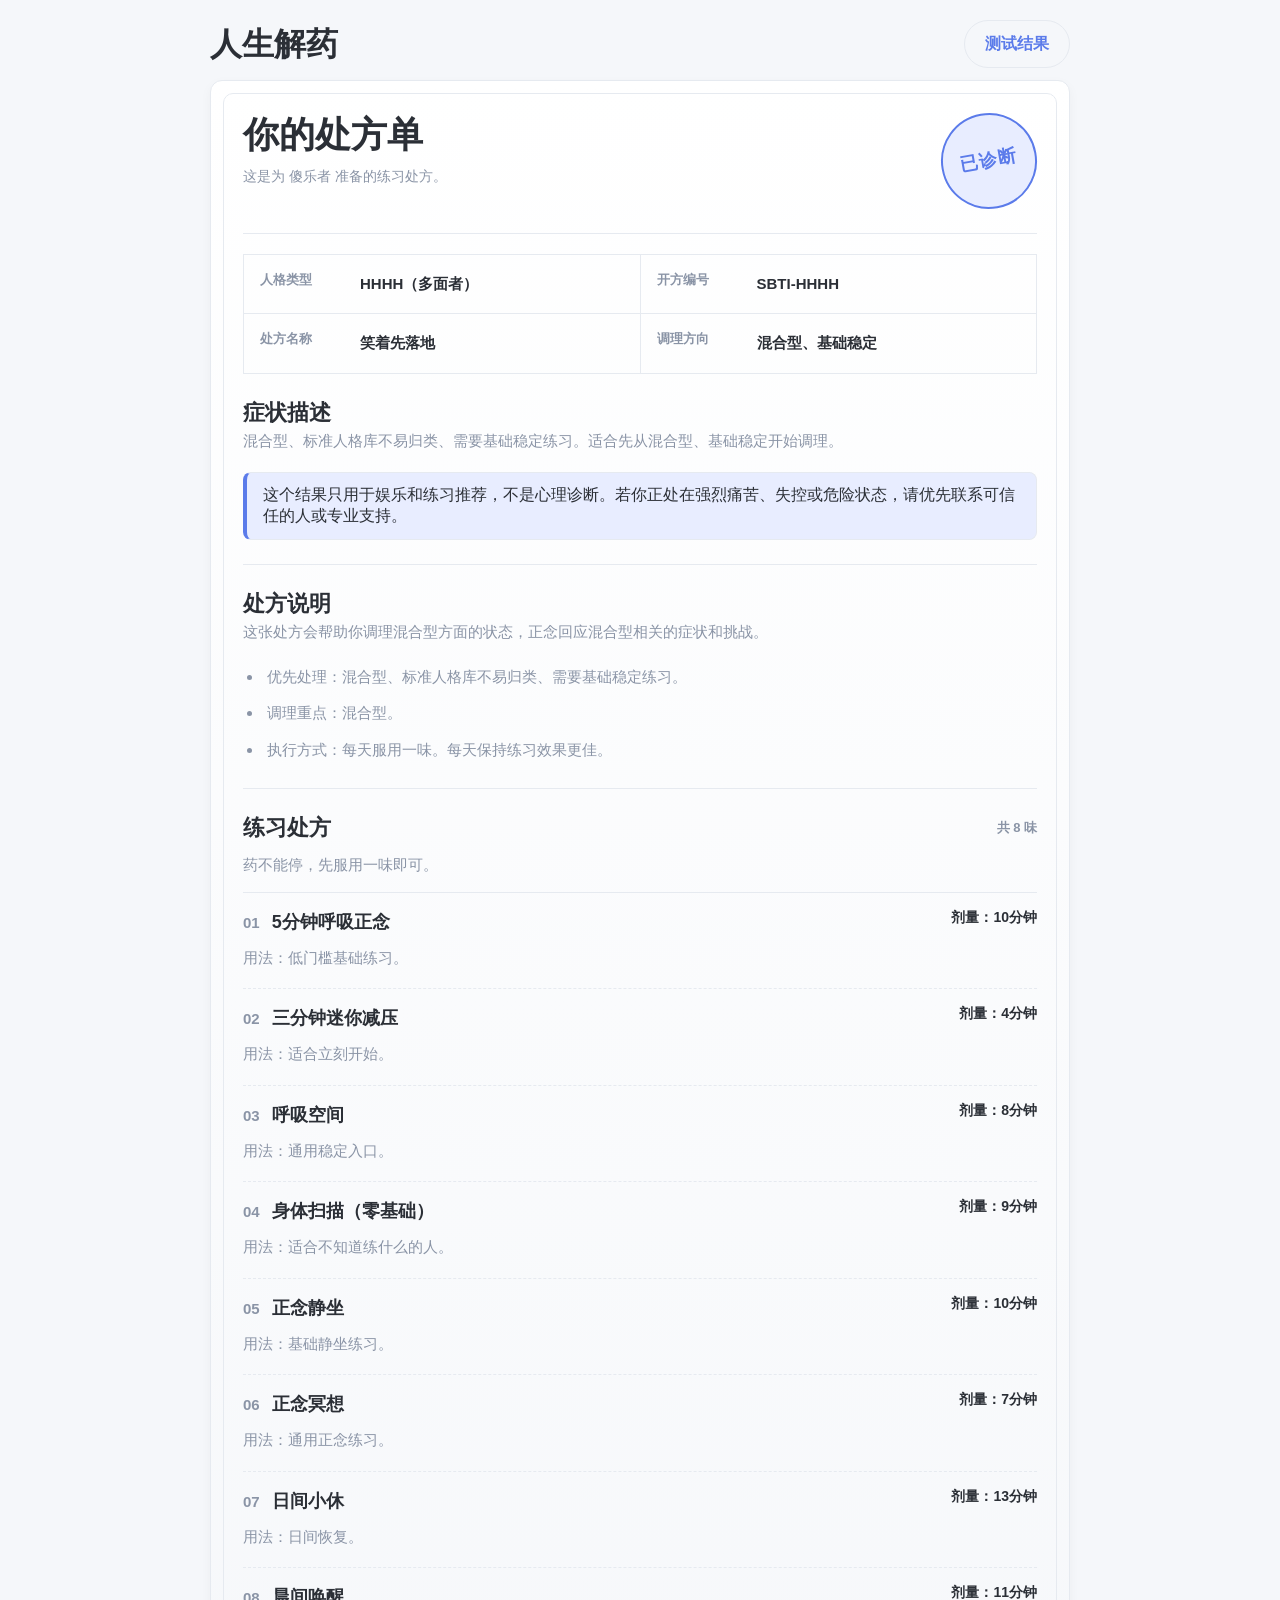
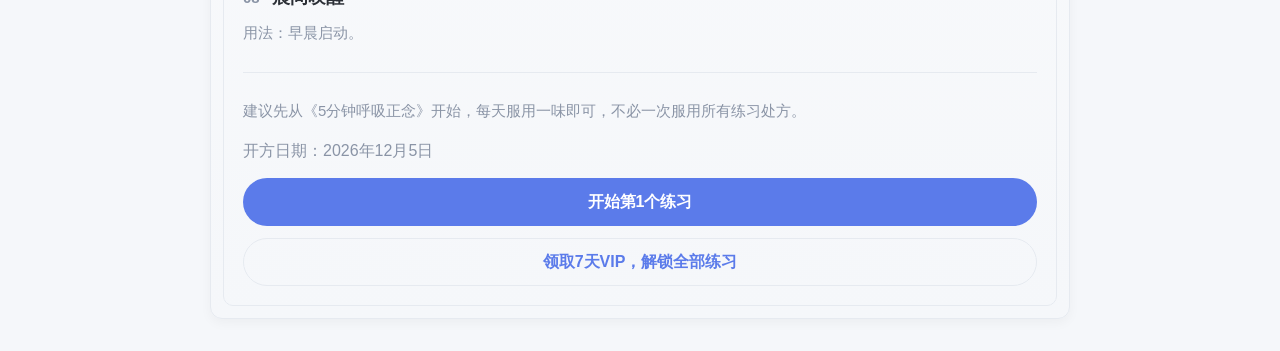
==== commit 46bfa103: "修改题目和人格文案，调整页面布局和UI样式" ====
--- a/personality-antidote.html
+++ b/personality-antidote.html
@@ -6,23 +6,24 @@
     <title>人生解药</title>
     <meta
       name="description"
-      content="根据冥想星球·MBTI 人格结果展示对应的人生解药，提供 10 条左右冥想练习与跳转链接。"
+      content="根据冥想星球·SBTI 人格结果展示对应的人生解药，提供 8 条左右冥想练习。"
     />
     <link rel="stylesheet" href="./assets/styles.css" />
   </head>
   <body>
     <main class="app-shell">
       <div class="sheet-nav">
-        <a class="button-ghost" href="./index.html">返回测评</a>
+        <h1 class="sheet-nav-title">人生解药</h1>
+        <a class="button-ghost" href="./result.html">测试结果</a>
       </div>
 
       <section class="surface prescription-sheet">
         <header class="sheet-head">
           <div class="clinic-copy">
-            <h1 id="pageTitle">人生解药处方单</h1>
+            <h1 id="pageTitle">人生解药</h1>
             <p class="clinic-note" id="clinicSubtitle">根据你当前的人格状态生成的练习处方。</p>
           </div>
-          <div class="diagnosis-stamp" aria-hidden="true">SBTI处方</div>
+          <div class="diagnosis-stamp" aria-hidden="true">已诊断</div>
         </header>
 
         <section class="patient-grid" aria-label="人格档案">
@@ -39,15 +40,9 @@
             <strong class="info-value" id="prescriptionName">正在配药方</strong>
           </div>
           <div class="info-row">
-            <span class="info-label">推荐方向</span>
+            <span class="info-label">调理方向</span>
             <strong class="info-value" id="prescriptionDirection">调理方向读取中</strong>
           </div>
-        </section>
-
-        <section class="sheet-section">
-          <p class="section-kicker">处方标题</p>
-          <h2 class="prescription-name">本次人格处方</h2>
-          <p class="prescription-summary" id="prescriptionSummary">请稍等，正在读取你的测评结果。</p>
         </section>
 
         <section class="sheet-section">
@@ -59,7 +54,7 @@
         </section>
 
         <section class="sheet-section">
-          <h3 class="sheet-title">解药说明</h3>
+          <h3 class="sheet-title">处方说明</h3>
           <p class="sheet-paragraph" id="instructionLead">正在生成处方说明</p>
           <ul class="instruction-list" id="instructionList"></ul>
         </section>
@@ -67,8 +62,8 @@
         <section class="sheet-section">
           <div class="section-head">
             <div>
-              <p class="section-kicker">练习处方</p>
-              <h3 class="sheet-title">本次建议练习</h3>
+              <!-- <p class="section-kicker">练习处方</p> -->
+              <h3 class="sheet-title">练习处方</h3>
             </div>
             <span class="prescription-count" id="practiceCount">0 味</span>
           </div>
@@ -77,11 +72,18 @@
         </section>
 
         <footer class="sheet-footer">
-          <p class="sheet-paragraph" id="signatureText">先从第一味开始，今天完成一味就够。</p>
+          <p class="sheet-paragraph" id="signatureText">先从第一味开始，今天服用一味就够。</p>
           <p class="prescription-date" id="prescriptionDate">开方日期：读取中</p>
           <div class="footer-actions">
-            <a class="button-ghost" href="./index.html">返回测评</a>
-            <a class="button-primary" id="firstPracticeLink" href="./index.html">从第一条开始</a>
+            <a class="button-primary" id="firstPracticeLink" href="./index.html">开始第1个练习</a>
+            <a
+              class="button-ghost"
+              href="http://mk.xinlifm.site/mpus/dptg95e"
+              target="_blank"
+              rel="noopener noreferrer"
+            >
+              领取7天VIP，解锁全部练习
+            </a>
           </div>
         </footer>
       </section>
--- a/assets/styles.css
+++ b/assets/styles.css
@@ -67,6 +67,10 @@
   padding: var(--space-20) 0 var(--space-32);
 }
 
+.app-shell--survey {
+  padding-top: var(--space-40);
+}
+
 .topbar {
   display: flex;
   justify-content: space-between;
@@ -239,7 +243,7 @@
 .test-progress {
   display: flex;
   flex-direction: column;
-  align-items: flex-start;
+  align-items: stretch;
   gap: var(--space-8);
   width: 100%;
   min-width: 0;
@@ -252,7 +256,7 @@
 
 .progress-track {
   height: 8px;
-  width: min(320px, 100%);
+  width: 100%;
   overflow: hidden;
   border-radius: var(--radius-sm);
   background: var(--color-fill-light);
@@ -336,6 +340,14 @@
   justify-content: flex-end;
 }
 
+.result-actions {
+  justify-content: stretch;
+}
+
+.result-actions .button-ghost {
+  width: 100%;
+}
+
 .result {
   display: grid;
   gap: var(--space-16);
@@ -527,9 +539,17 @@
 
 .sheet-nav {
   display: flex;
-  justify-content: flex-end;
+  justify-content: space-between;
+  align-items: center;
+  gap: var(--space-16);
   max-width: 860px;
   margin: 0 auto var(--space-12);
+}
+
+.sheet-nav-title {
+  margin: 0;
+  font-size: 32px;
+  line-height: 1.2;
 }
 
 .prescription-sheet {
@@ -564,6 +584,8 @@
 .clinic-copy {
   display: grid;
   gap: var(--space-8);
+  flex: 1 1 auto;
+  min-width: 0;
 }
 
 .clinic-note,
@@ -596,6 +618,7 @@
   display: inline-flex;
   align-items: center;
   justify-content: center;
+  flex: 0 0 auto;
   width: 96px;
   height: 96px;
   border: 2px solid var(--color-primary);
@@ -607,6 +630,7 @@
   line-height: 1.3;
   letter-spacing: 0.08em;
   text-align: center;
+  white-space: nowrap;
   transform: rotate(-10deg);
 }
 
@@ -779,12 +803,14 @@
 }
 
 .footer-actions {
-  justify-content: flex-end;
+  justify-content: flex-start;
+  flex-direction: column;
+  align-items: stretch;
 }
 
 .footer-actions .button-ghost,
 .footer-actions .button-primary {
-  min-width: 144px;
+  width: 100%;
 }
 
 .prescription-sheet .safety-note {
@@ -797,6 +823,10 @@
   .app-shell {
     width: min(100% - 20px, 1040px);
     padding-top: var(--space-12);
+  }
+
+  .app-shell--survey {
+    padding-top: var(--space-24);
   }
 
   .intro-copy,
@@ -872,7 +902,20 @@
   }
 
   .sheet-nav {
+    justify-content: space-between;
+    align-items: center;
+    gap: var(--space-12);
     margin-bottom: var(--space-8);
+  }
+
+  .sheet-nav-title {
+    font-size: 28px;
+  }
+
+  .sheet-nav .button-ghost {
+    min-height: 44px;
+    padding: 0 var(--space-16);
+    flex-shrink: 0;
   }
 
   .prescription-sheet {
@@ -884,8 +927,9 @@
   }
 
   .sheet-head {
-    flex-direction: column;
-    gap: var(--space-16);
+    flex-direction: row;
+    align-items: flex-start;
+    gap: var(--space-12);
   }
 
   .clinic-copy h1 {
@@ -918,16 +962,6 @@
   .rx-dose {
     min-width: 0;
     text-align: left;
-  }
-
-  .footer-actions {
-    flex-direction: column;
-    align-items: stretch;
-  }
-
-  .footer-actions .button-ghost,
-  .footer-actions .button-primary {
-    width: 100%;
   }
 
 }
